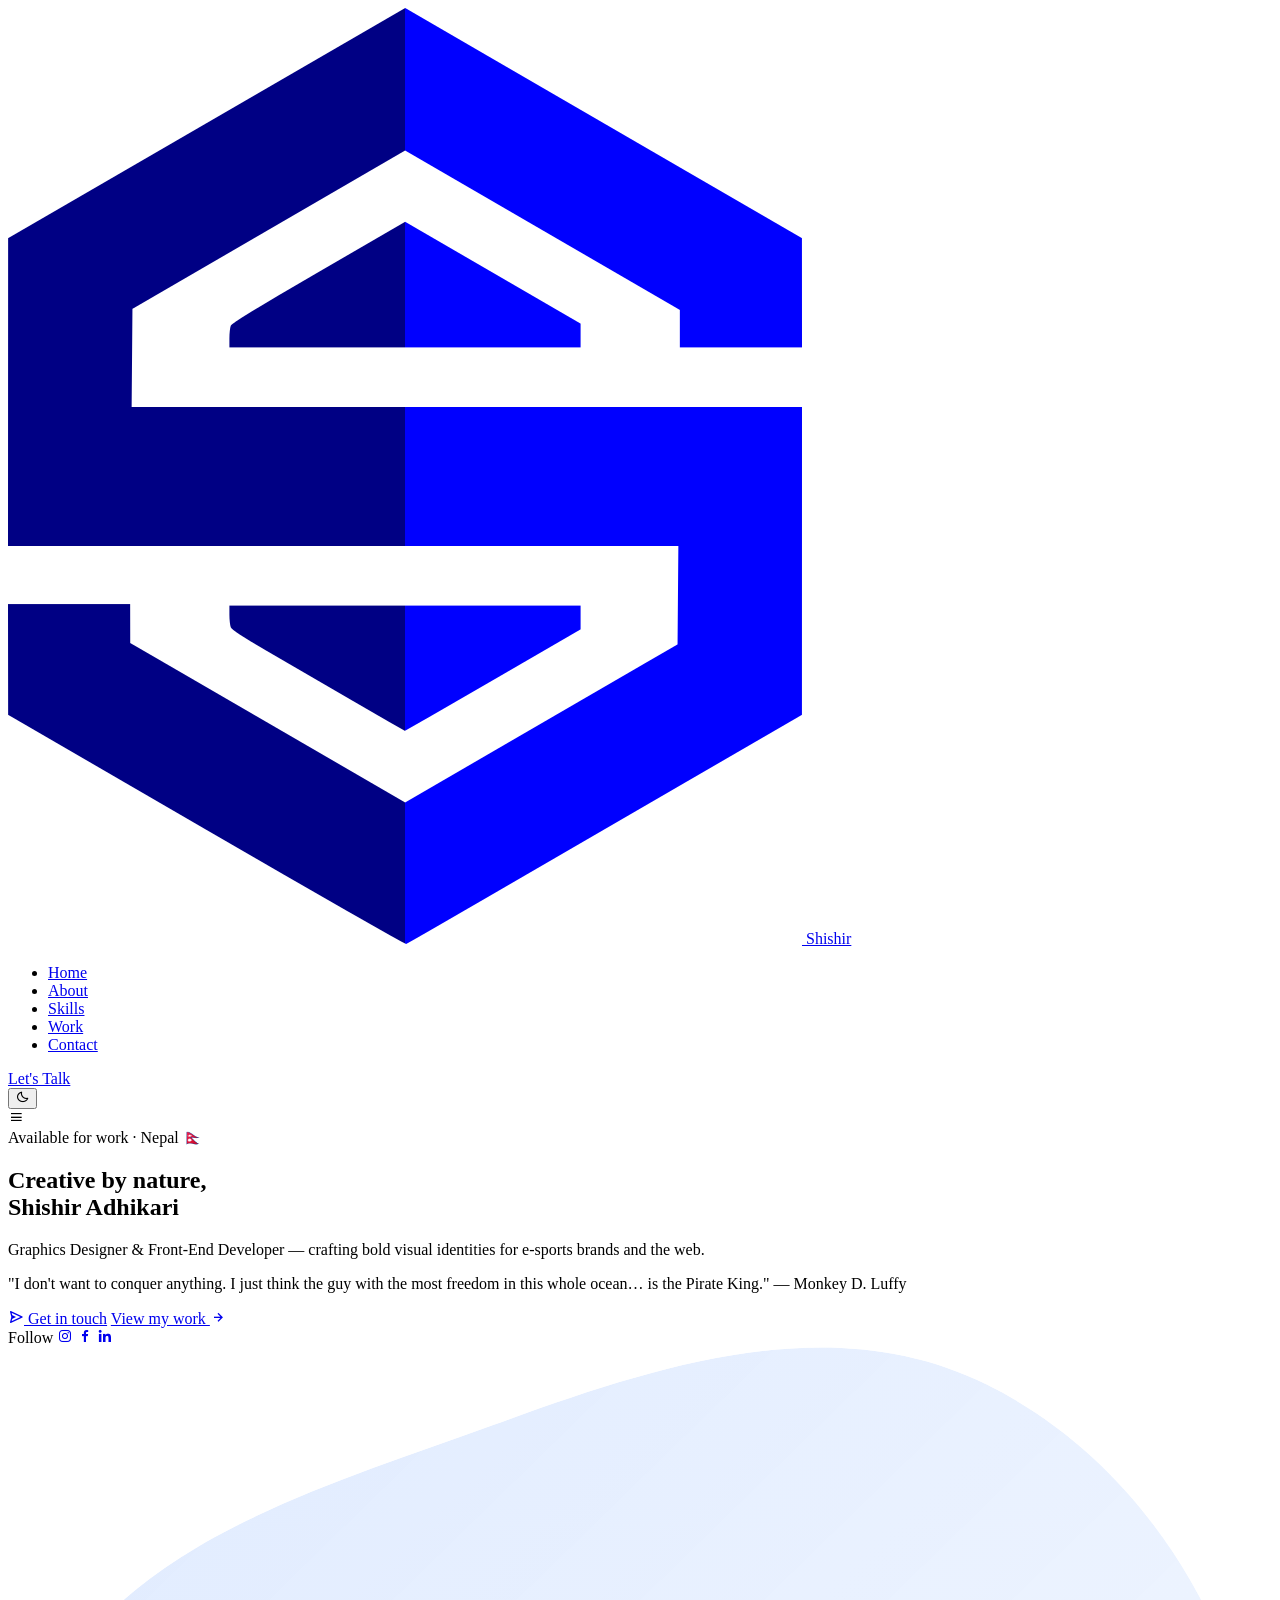
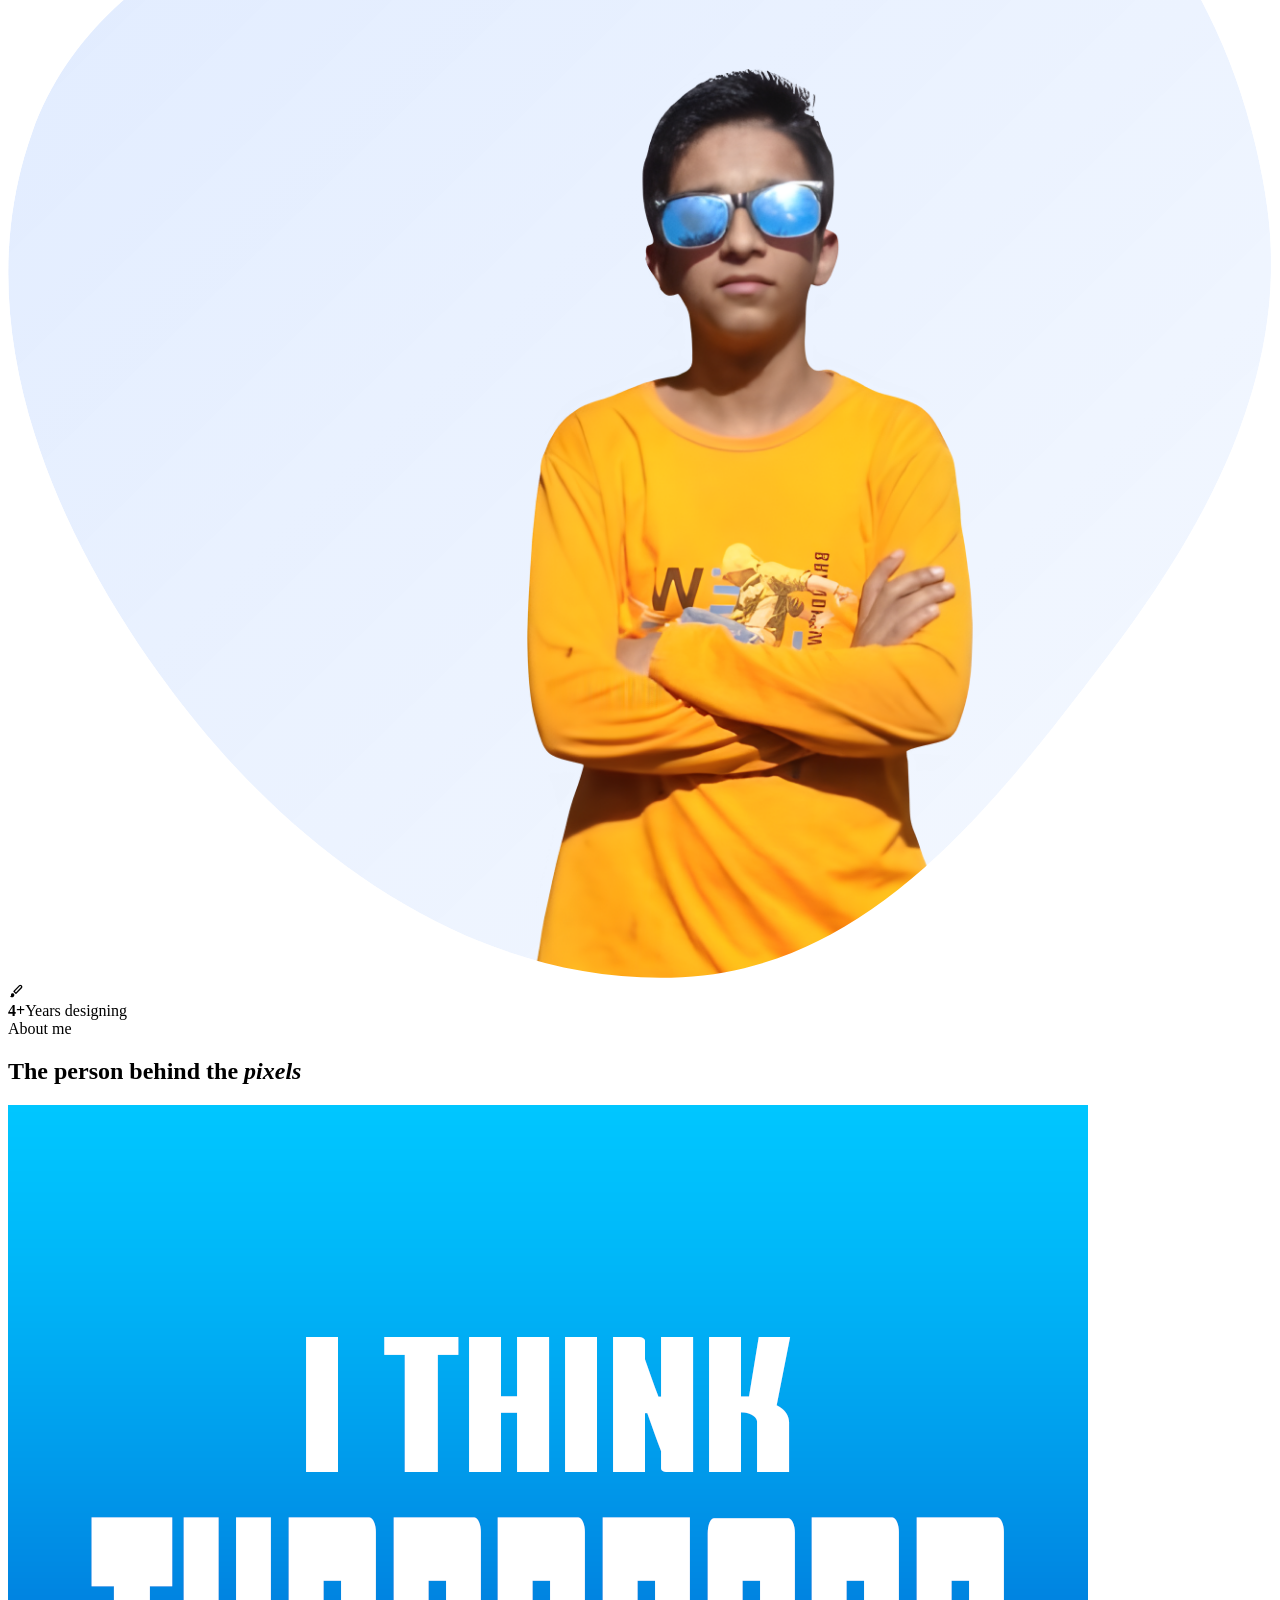
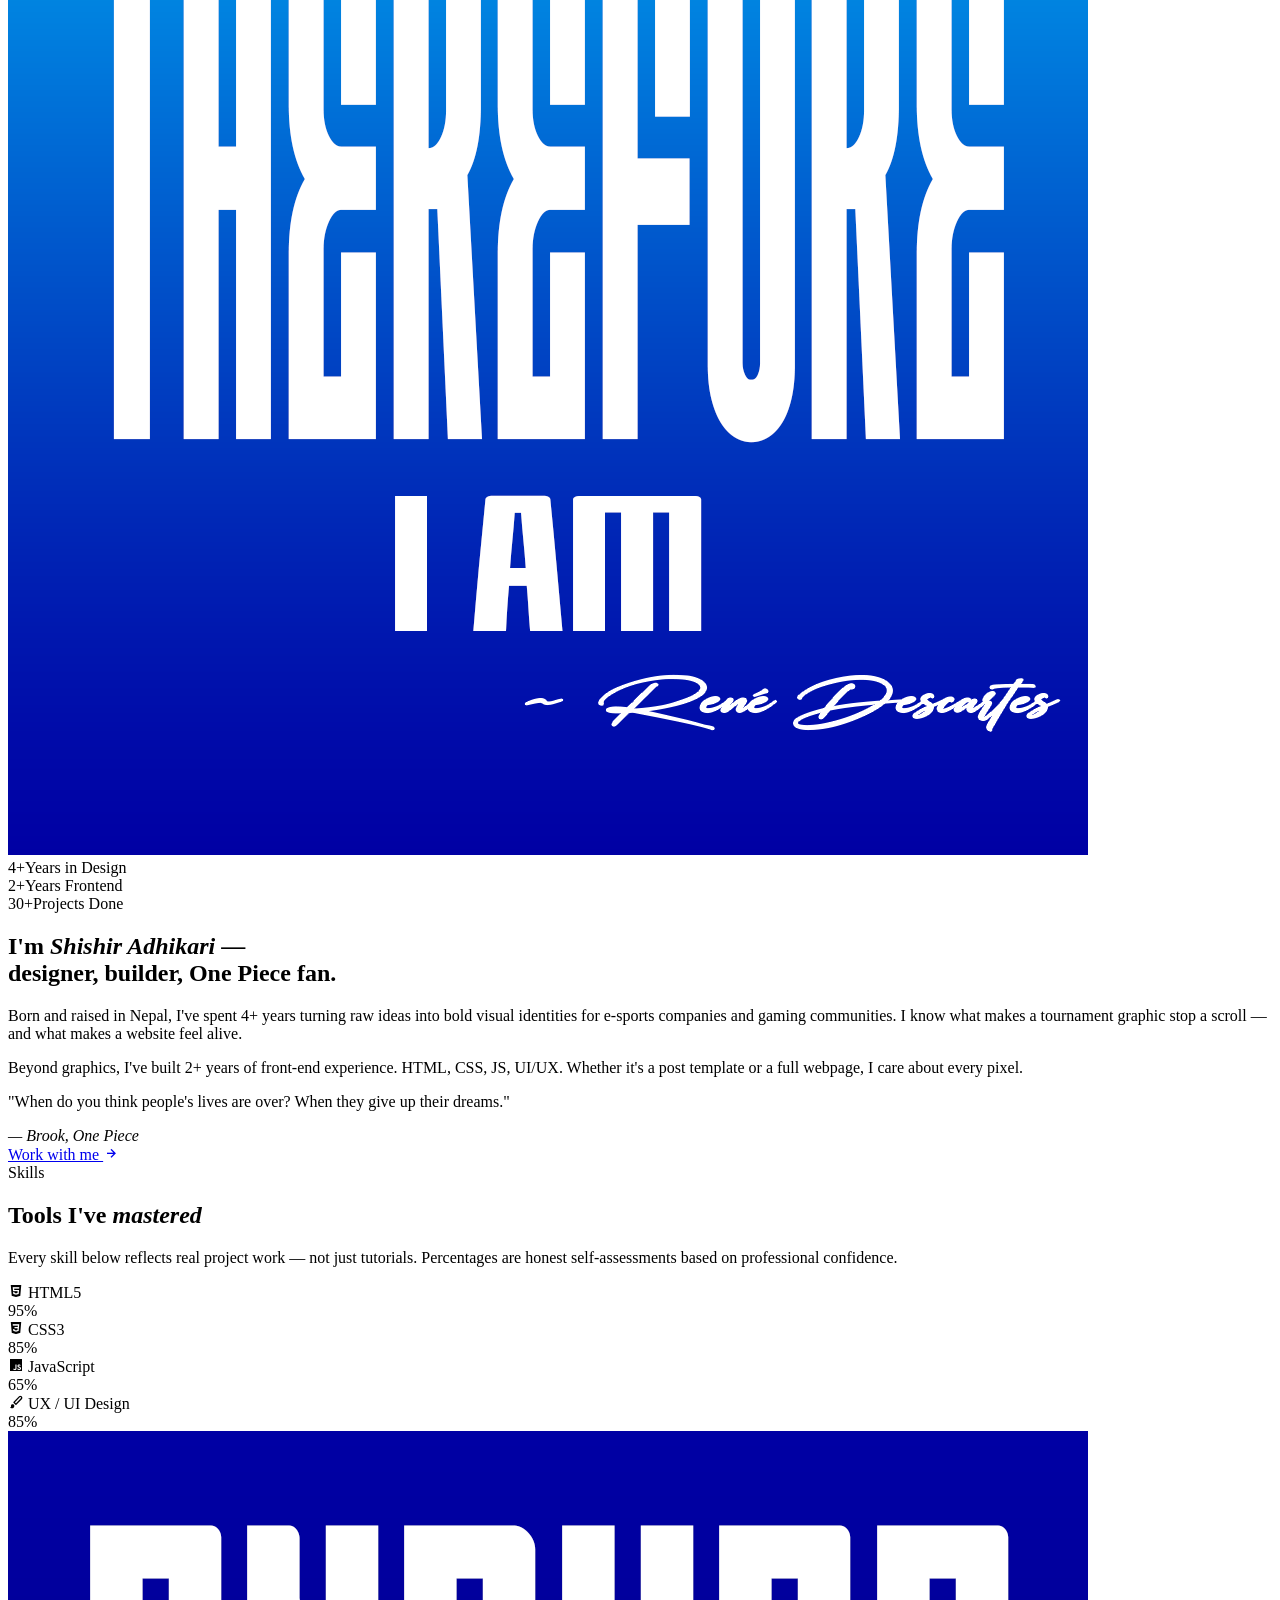
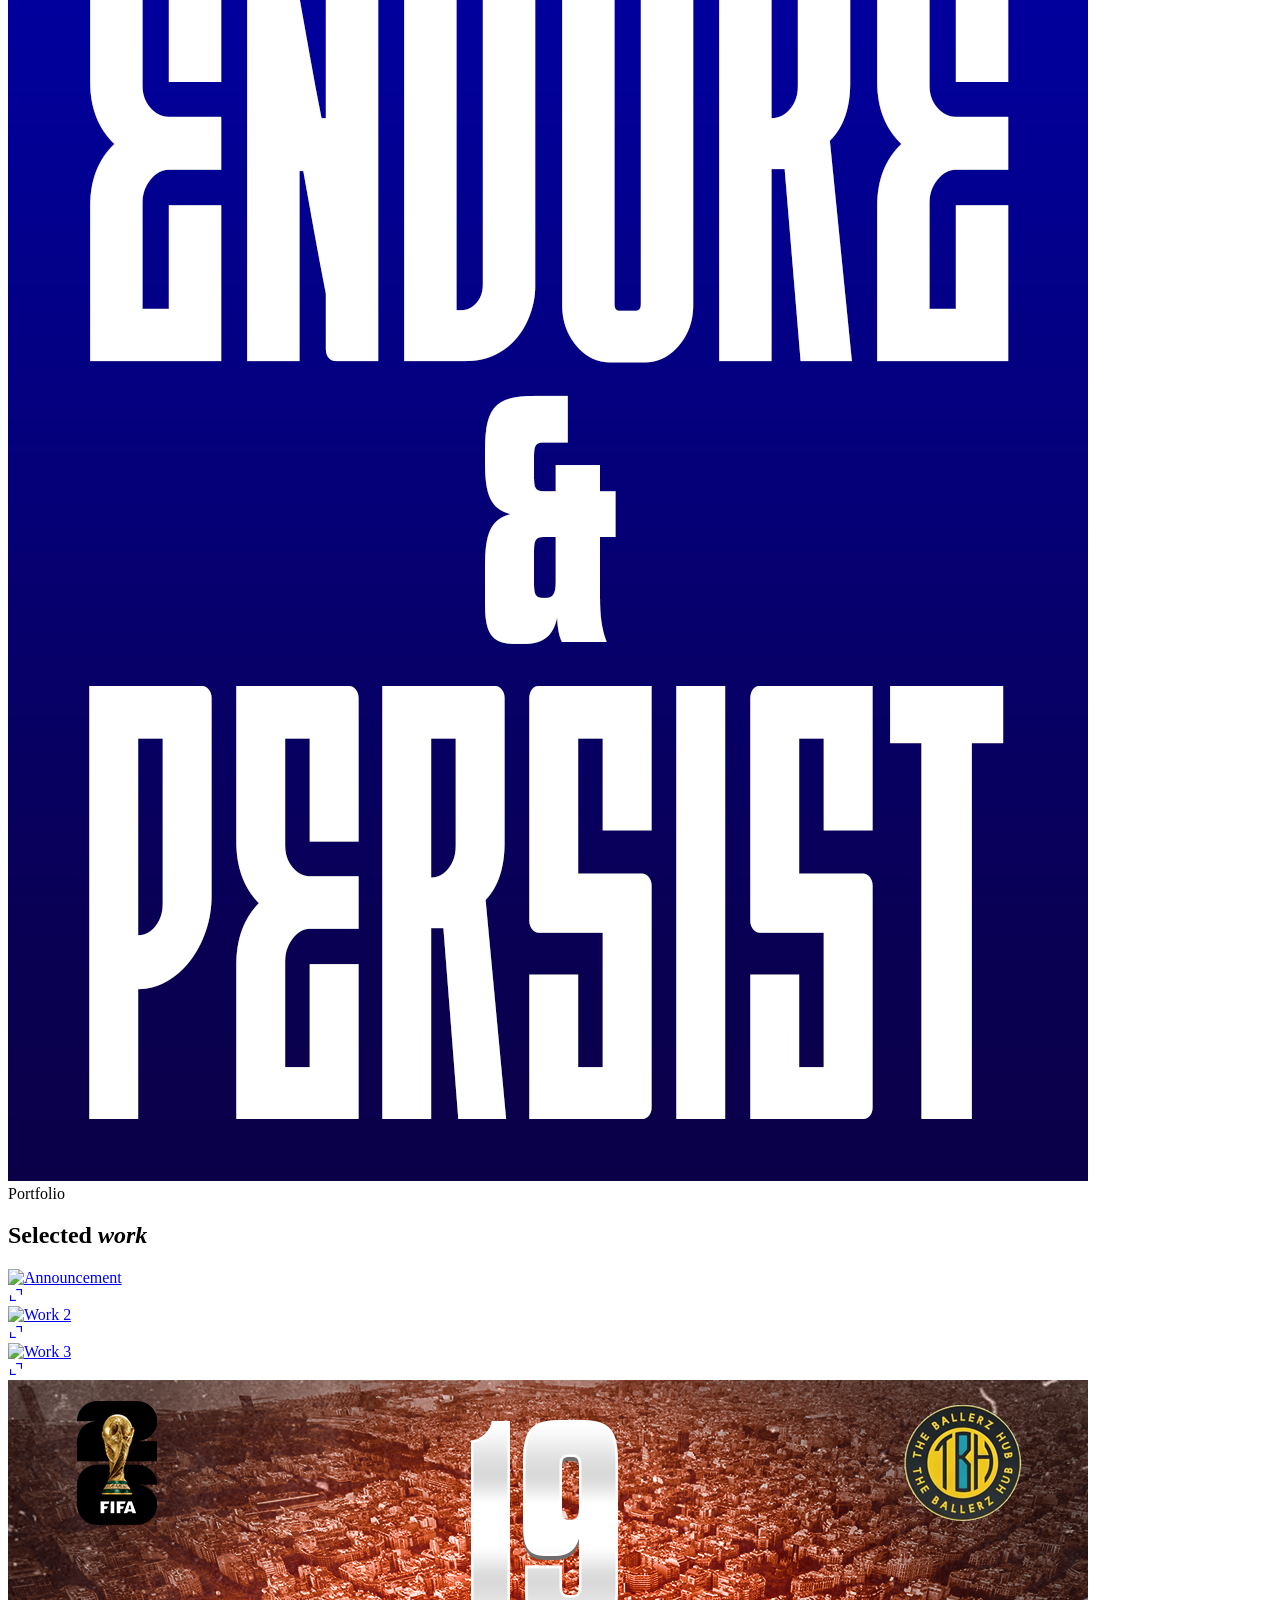
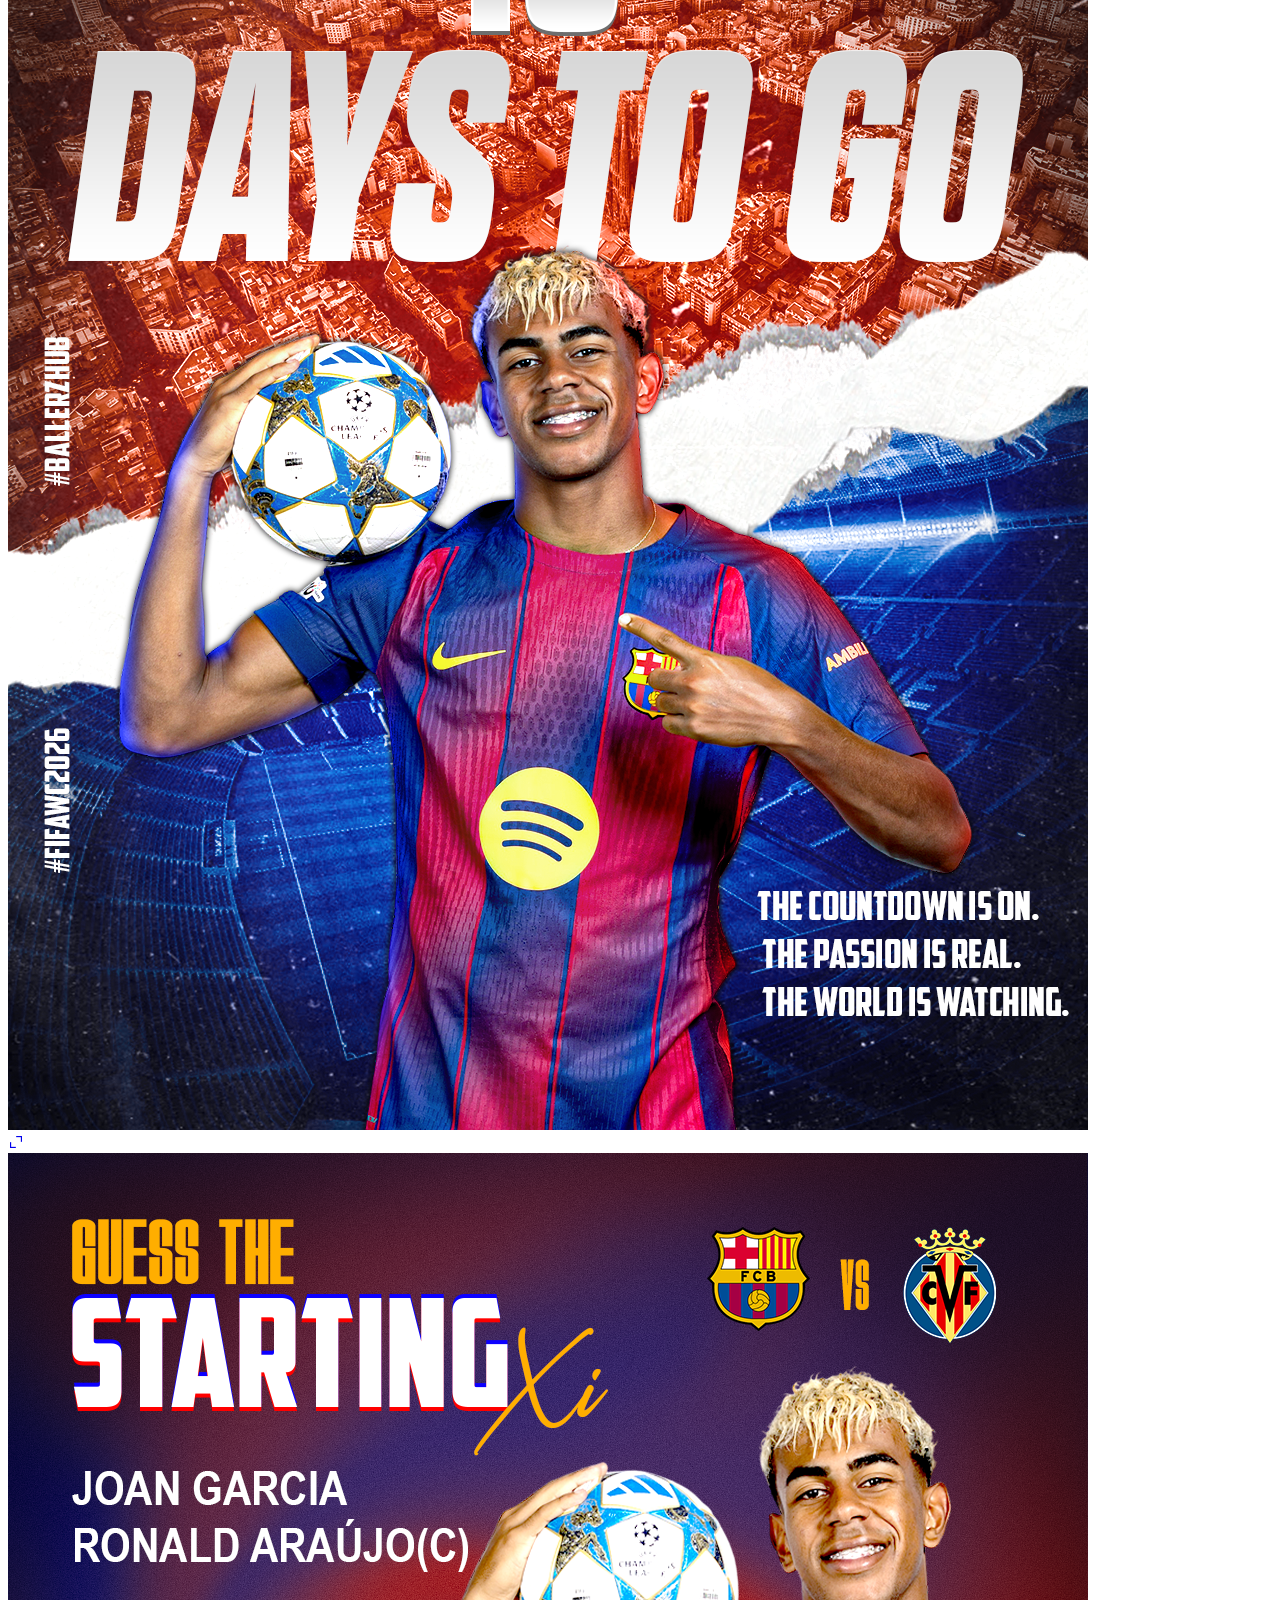
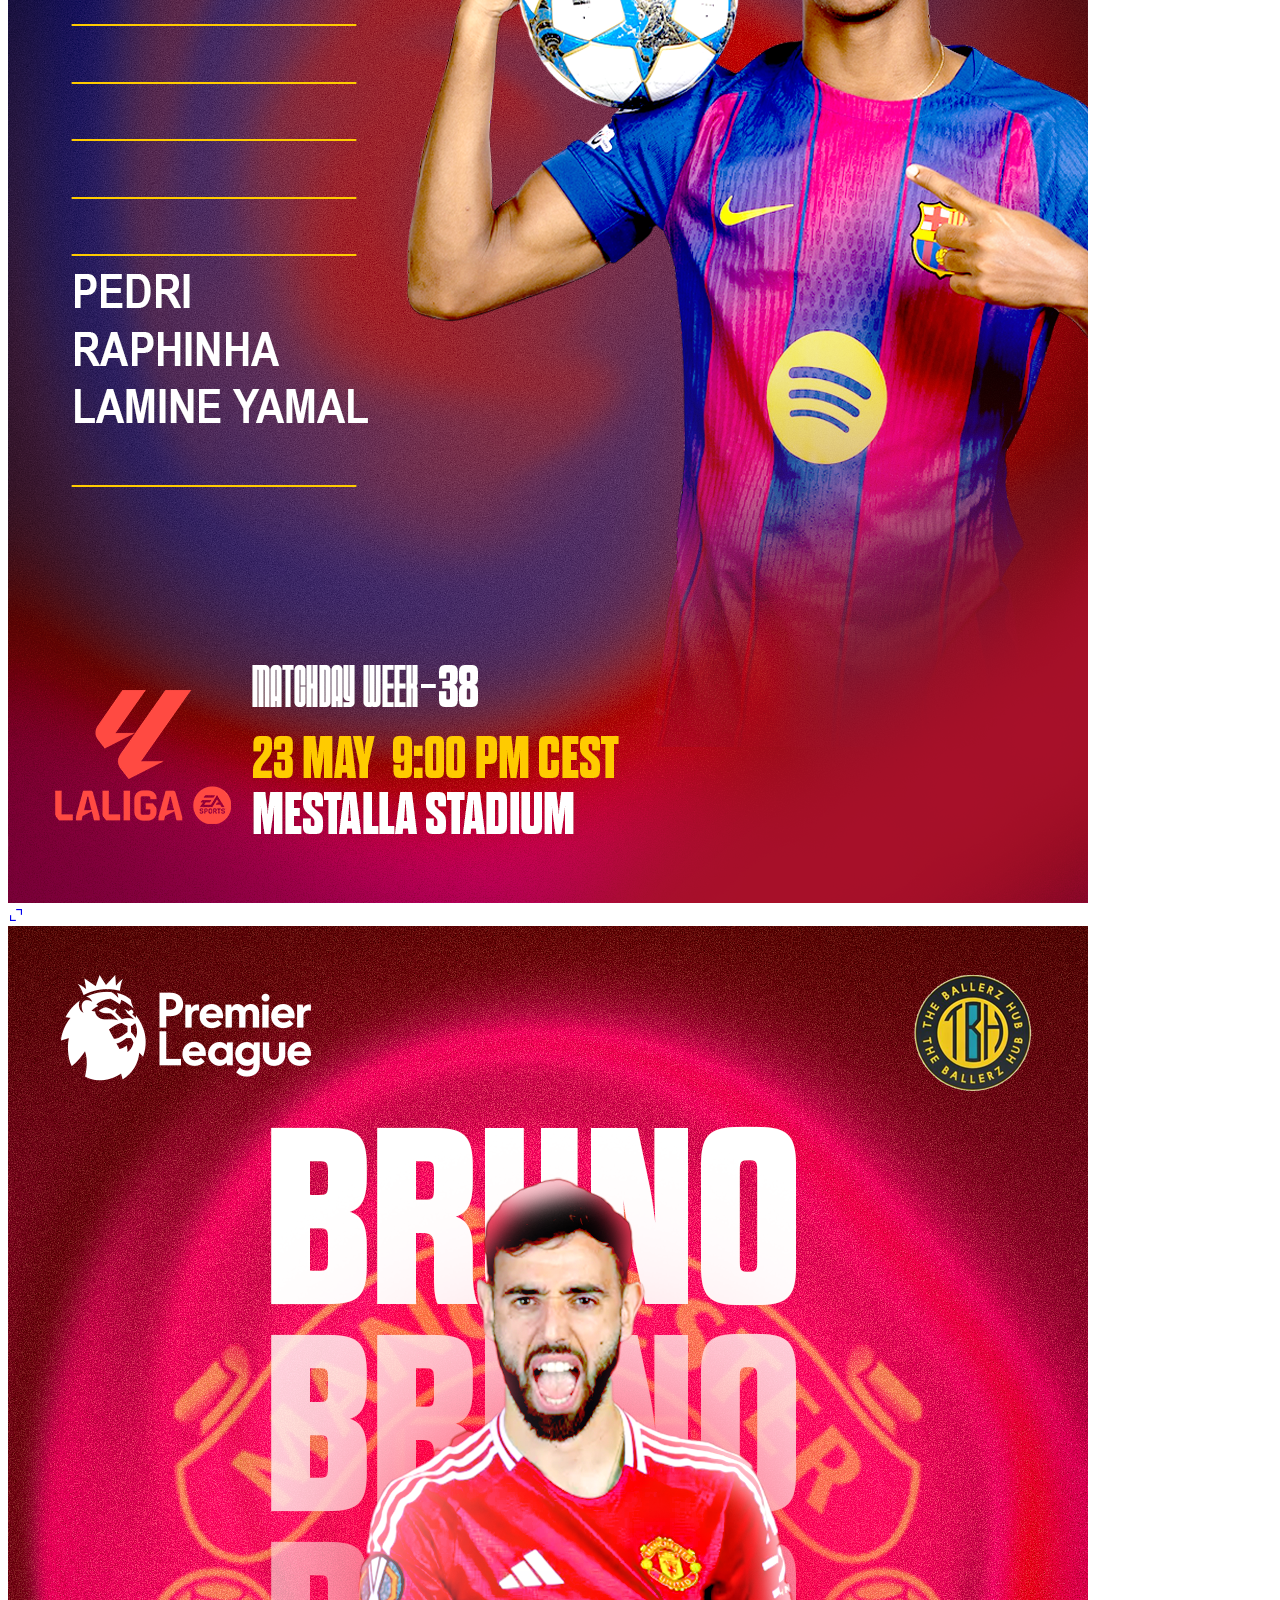
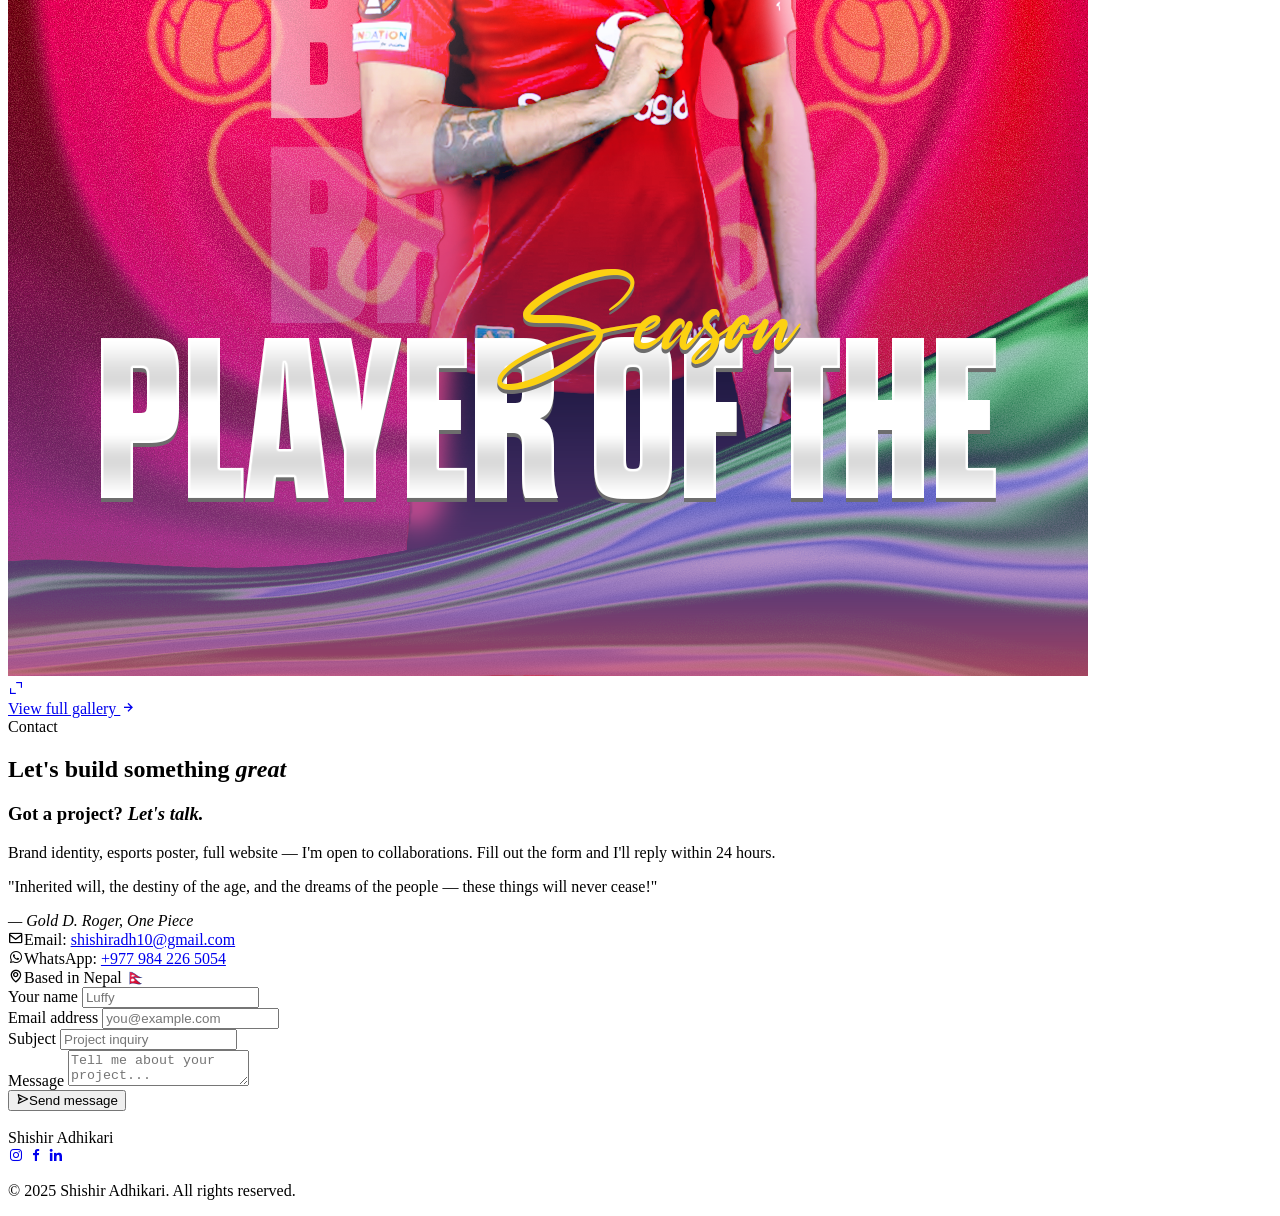
==== index.html @ 3e4ba29e "Add theme toggle button for dark mode" ====
<!DOCTYPE html>
<html lang="en">
<head>
<meta charset="UTF-8"/>
<meta name="viewport" content="width=device-width, initial-scale=1.0"/>
<link rel="icon" href="img/logo.png" type="image/png"/>
<link href="https://cdn.jsdelivr.net/npm/boxicons@2.0.5/css/boxicons.min.css" rel="stylesheet"/>
<link href="https://fonts.googleapis.com/css2?family=Syne:wght@400;600;700;800&family=DM+Sans:wght@300;400;500;600&display=swap" rel="stylesheet"/>
<title>Shishir Adhikari — Designer & Developer</title>

</head>
<body>

<!-- ========== HEADER ========== -->
<header class="l-header" id="hdr">
  <nav class="nav wrap">
    <a href="#home" class="nav-logo">
      <img src="img/logo.png" alt="Logo"/>
      <span class="nav-logo-name">Shishir</span>
    </a>
    <div class="nav-menu" id="nav-menu">
      <ul class="nav-links">
        <li><a href="#home"    class="nav-link active">Home</a></li>
        <li><a href="#about"  class="nav-link">About</a></li>
        <li><a href="#skills" class="nav-link">Skills</a></li>
        <li><a href="#work"   class="nav-link">Work</a></li>
        <li><a href="#contact"class="nav-link">Contact</a></li>
      </ul>
      <a href="https://wa.me/9842265054" class="nav-cta" target="_blank">Let's Talk</a>
    </div>
    <button class="theme-toggle" id="theme-toggle" aria-label="Toggle dark mode">
    <i class='bx bx-moon'></i>
</button>
    <div class="nav-toggle" id="nav-toggle"><i class="bx bx-menu"></i></div>
  </nav>
</header>

<!-- ========== HERO ========== -->
<section id="home">
  <div class="wrap">
    <div class="hero-grid">

      <div class="hero-data">
        <span class="hero-badge">Available for work · Nepal 🇳🇵</span>
        <h1 class="hero-title">
          Creative by nature,<br/>
          <span class="hero-title-accent">Shishir Adhikari</span>
        </h1>
        <p class="hero-sub">Graphics Designer &amp; Front-End Developer — crafting bold visual identities for e-sports brands and the web.</p>
        <div class="hero-quote">
          <div class="hero-quote-bar"></div>
          <p>"I don't want to conquer anything. I just think the guy with the most freedom in this whole ocean… is the Pirate King." — Monkey D. Luffy</p>
        </div>
        <div class="hero-actions">
          <a href="#contact" class="btn btn-primary"><i class="bx bx-send"></i> Get in touch</a>
          <a href="#work"    class="btn btn-outline">View my work <i class="bx bx-right-arrow-alt"></i></a>
        </div>
        <div class="hero-social">
          <span class="hero-social-label">Follow</span>
          <a href="https://www.instagram.com/shishir_fx/" class="social-icon" target="_blank" aria-label="Instagram"><i class="bx bxl-instagram"></i></a>
          <a href="https://www.facebook.com/adh.shishir.108" class="social-icon" target="_blank" aria-label="Facebook"><i class="bx bxl-facebook"></i></a>
          <a href="https://www.linkedin.com/in/shishir-adh/" class="social-icon" target="_blank" aria-label="LinkedIn"><i class="bx bxl-linkedin"></i></a>
        </div>
      </div>

      <div class="hero-visual">
        <div class="hero-blob-wrap">
          <svg class="hero-blob" viewBox="0 0 479 467" xmlns="http://www.w3.org/2000/svg" xmlns:xlink="http://www.w3.org/1999/xlink">
            <defs>
              <linearGradient id="bG" x1="0%" y1="0%" x2="100%" y2="100%">
                <stop offset="0%" style="stop-color:#1a6bff;stop-opacity:.14"/>
                <stop offset="100%" style="stop-color:#4a8fff;stop-opacity:.06"/>
              </linearGradient>
            </defs>
            <mask id="bM" mask-type="alpha">
              <path d="M9.19024 145.964C34.0253 76.5814 114.865 54.7299 184.111 29.4823C245.804 6.98884 311.86 -14.9503 370.735 14.143C431.207 44.026 467.948 107.508 477.191 174.311C485.897 237.229 454.931 294.377 416.506 344.954C373.74 401.245 326.068 462.801 255.442 466.189C179.416 469.835 111.552 422.137 65.1576 361.805C17.4835 299.81 -17.1617 219.583 9.19024 145.964Z"/>
            </mask>
            <g mask="url(#bM)">
              <path fill="url(#bG)" d="M9.19024 145.964C34.0253 76.5814 114.865 54.7299 184.111 29.4823C245.804 6.98884 311.86 -14.9503 370.735 14.143C431.207 44.026 467.948 107.508 477.191 174.311C485.897 237.229 454.931 294.377 416.506 344.954C373.74 401.245 326.068 462.801 255.442 466.189C179.416 469.835 111.552 422.137 65.1576 361.805C17.4835 299.81 -17.1617 219.583 9.19024 145.964Z"/>
              <image x="40" y="50" width="400" height="420" href="img/me.png"/>
            </g>
          </svg>
          <div class="hero-float-badge">
            <i class="bx bxs-paint"></i>
            <div><strong>4+</strong><span>Years designing</span></div>
          </div>
        </div>
      </div>

    </div>
  </div>
</section>

<!-- ========== ABOUT ========== -->
<section id="about" class="section">
  <div class="wrap">
    <div class="sec-head">
      <span class="sec-label">About me</span>
      <h2 class="sec-title">The person behind the <em>pixels</em></h2>
    </div>
    <div class="about-grid">

      <div class="about-img-wrap">
        <div class="about-img-frame">
          <img src="img/q1.png" alt="Shishir Adhikari"/>
        </div>
        <div class="about-stat-card">
          <div class="stat-row"><span class="stat-num">4+</span><span class="stat-lbl">Years in Design</span></div>
          <div class="stat-row"><span class="stat-num">2+</span><span class="stat-lbl">Years Frontend</span></div>
          <div class="stat-row"><span class="stat-num">30+</span><span class="stat-lbl">Projects Done</span></div>
        </div>
      </div>

      <div class="about-content">
        <h2 class="about-name">I'm <em>Shishir Adhikari</em> —<br/>designer, builder, One Piece fan.</h2>
        <p class="about-text">Born and raised in Nepal, I've spent 4+ years turning raw ideas into bold visual identities for e-sports companies and gaming communities. I know what makes a tournament graphic stop a scroll — and what makes a website feel alive.</p>
        <p class="about-text">Beyond graphics, I've built 2+ years of front-end experience. HTML, CSS, JS, UI/UX. Whether it's a post template or a full webpage, I care about every pixel.</p>
        <div class="about-quote">
          <p>"When do you think people's lives are over? When they give up their dreams."</p>
          <cite>— Brook, One Piece</cite>
        </div>
        <a href="#contact" class="btn btn-primary" style="width:fit-content">Work with me <i class="bx bx-right-arrow-alt"></i></a>
      </div>

    </div>
  </div>
</section>

<!-- ========== SKILLS ========== -->
<section id="skills" class="section">
  <div class="wrap">
    <div class="sec-head">
      <span class="sec-label">Skills</span>
      <h2 class="sec-title">Tools I've <em>mastered</em></h2>
    </div>
    <div class="skills-grid">

      <div>
        <p class="skills-intro">Every skill below reflects real project work — not just tutorials. Percentages are honest self-assessments based on professional confidence.</p>
        <div class="skill-item">
          <div class="skill-head">
            <div class="skill-name"><i class="bx bxl-html5"></i> HTML5</div>
            <span class="skill-pct">95%</span>
          </div>
          <div class="skill-track"><div class="skill-bar" data-w="95"></div></div>
        </div>
        <div class="skill-item">
          <div class="skill-head">
            <div class="skill-name"><i class="bx bxl-css3"></i> CSS3</div>
            <span class="skill-pct">85%</span>
          </div>
          <div class="skill-track"><div class="skill-bar" data-w="85"></div></div>
        </div>
        <div class="skill-item">
          <div class="skill-head">
            <div class="skill-name"><i class="bx bxl-javascript"></i> JavaScript</div>
            <span class="skill-pct">65%</span>
          </div>
          <div class="skill-track"><div class="skill-bar" data-w="65"></div></div>
        </div>
        <div class="skill-item">
          <div class="skill-head">
            <div class="skill-name"><i class="bx bxs-paint"></i> UX / UI Design</div>
            <span class="skill-pct">85%</span>
          </div>
          <div class="skill-track"><div class="skill-bar" data-w="85"></div></div>
        </div>
      </div>

      <div class="skills-img">
        <img src="img/q2.png" alt="Skills visual"/>
      </div>

    </div>
  </div>
</section>

<!-- ========== WORK ========== -->
<section id="work" class="section">
  <div class="wrap">
    <div class="sec-head">
      <span class="sec-label">Portfolio</span>
      <h2 class="sec-title">Selected <em>work</em></h2>
    </div>
    <div class="work-grid">
      <a href="img/announcement.png" class="work-card"><img src="img/announcement.png" alt="Announcement"/><div class="work-overlay"><div class="work-icon"><i class="bx bx-expand-alt"></i></div></div></a>
      <a href="img/2.png"            class="work-card"><img src="img/2.png"            alt="Work 2"/><div class="work-overlay"><div class="work-icon"><i class="bx bx-expand-alt"></i></div></div></a>
      <a href="img/3.png"            class="work-card"><img src="img/3.png"            alt="Work 3"/><div class="work-overlay"><div class="work-icon"><i class="bx bx-expand-alt"></i></div></div></a>
      <a href="img/countdown.png"    class="work-card"><img src="img/countdown.png"    alt="Countdown"/><div class="work-overlay"><div class="work-icon"><i class="bx bx-expand-alt"></i></div></div></a>
      <a href="img/guess.png"        class="work-card"><img src="img/guess.png"        alt="Guess"/><div class="work-overlay"><div class="work-icon"><i class="bx bx-expand-alt"></i></div></div></a>
      <a href="img/pos.png"          class="work-card"><img src="img/pos.png"          alt="Poster"/><div class="work-overlay"><div class="work-icon"><i class="bx bx-expand-alt"></i></div></div></a>
    </div>
    <div class="work-cta">
      <a href="more.html" class="btn btn-outline">View full gallery <i class="bx bx-right-arrow-alt"></i></a>
    </div>
  </div>
</section>

<!-- ========== CONTACT ========== -->
<section id="contact" class="section">
  <div class="wrap">
    <div class="sec-head">
      <span class="sec-label">Contact</span>
      <h2 class="sec-title">Let's build something <em>great</em></h2>
    </div>
    <div class="contact-grid">

      <div class="contact-info">
        <h3 class="contact-info-title">Got a project? <em>Let's talk.</em></h3>
        <p class="contact-info-text">Brand identity, esports poster, full website — I'm open to collaborations. Fill out the form and I'll reply within 24 hours.</p>
        <div class="contact-quote">
          <p>"Inherited will, the destiny of the age, and the dreams of the people — these things will never cease!"</p>
          <cite>— Gold D. Roger, One Piece</cite>
        </div>
        <div class="contact-direct">
          <div class="contact-direct-item"><i class="bx bx-envelope"></i><span>Email: <a href="mailto:shishiradh10@gmail.com">shishiradh10@gmail.com</a></span></div>
          <div class="contact-direct-item"><i class="bx bxl-whatsapp"></i><span>WhatsApp: <a href="https://wa.me/9842265054" target="_blank">+977 984 226 5054</a></span></div>
          <div class="contact-direct-item"><i class="bx bx-map"></i><span>Based in Nepal 🇳🇵</span></div>
        </div>
      </div>

      <div class="contact-form-wrap">
        <form class="form" id="contact-form">
          <div class="form-row">
            <div class="form-group">
              <label class="form-label" for="fname">Your name</label>
              <input id="fname" name="name" type="text" class="form-input" placeholder="Luffy" required/>
            </div>
            <div class="form-group">
              <label class="form-label" for="femail">Email address</label>
              <input id="femail" name="email" type="email" class="form-input" placeholder="you@example.com" required/>
            </div>
          </div>
          <div class="form-group">
            <label class="form-label" for="fsubject">Subject</label>
            <input id="fsubject" name="subject" type="text" class="form-input" placeholder="Project inquiry"/>
          </div>
          <div class="form-group">
            <label class="form-label" for="fmsg">Message</label>
            <textarea id="fmsg" name="message" class="form-textarea" placeholder="Tell me about your project..." required></textarea>
          </div>
          <button type="submit" class="form-submit" id="submit-btn">
            <i class="bx bx-send"></i><span>Send message</span>
          </button>
        </form>
      </div>

    </div>
  </div>
</section>

<div class="toast" id="toast"><i class="bx" id="toast-icon"></i><span id="toast-msg"></span></div>

<!-- ========== FOOTER ========== -->
<footer class="footer">
  <div class="wrap">
    <div class="footer-inner">
      <span class="footer-brand">Shishir Adhikari</span>
      <div class="footer-social">
        <a href="https://www.instagram.com/shishir_fx/" class="footer-icon" target="_blank" aria-label="Instagram"><i class="bx bxl-instagram"></i></a>
        <a href="https://www.facebook.com/adh.shishir.108" class="footer-icon" target="_blank" aria-label="Facebook"><i class="bx bxl-facebook"></i></a>
        <a href="https://www.linkedin.com/in/shishir-adh/" class="footer-icon" target="_blank" aria-label="LinkedIn"><i class="bx bxl-linkedin"></i></a>
      </div>
      <p class="footer-copy">&copy; 2025 Shishir Adhikari. All rights reserved.</p>
    </div>
  </div>
</footer>

<!-- EmailJS -->
<script src="https://cdn.jsdelivr.net/npm/@emailjs/browser@4/dist/email.min.js"></script>
<!-- ScrollReveal -->
<script src="https://unpkg.com/scrollreveal"></script>

<script>
/* ---- EmailJS — fill these in after setup at emailjs.com ---- */
const EJ_KEY      = 'YOUR_PUBLIC_KEY';
const EJ_SERVICE  = 'YOUR_SERVICE_ID';
const EJ_TEMPLATE = 'YOUR_TEMPLATE_ID';
if(typeof emailjs!=='undefined' && EJ_KEY!=='YOUR_PUBLIC_KEY'){
  emailjs.init({publicKey:EJ_KEY});
}

/* ---- Mobile menu ---- */
const toggle  = document.getElementById('nav-toggle');
const menu    = document.getElementById('nav-menu');
toggle?.addEventListener('click',()=>{
  const open = menu.classList.toggle('open');
  toggle.querySelector('i').className = open?'bx bx-x':'bx bx-menu';
});
document.querySelectorAll('.nav-link,.nav-cta').forEach(el=>{
  el.addEventListener('click',()=>{
    menu.classList.remove('open');
    const ic = toggle?.querySelector('i');
    if(ic){ic.className='bx bx-menu';}
  });
});

/* ---- Header scroll shadow ---- */
const hdr = document.getElementById('hdr');
window.addEventListener('scroll',()=>hdr?.classList.toggle('scrolled',scrollY>30),{passive:true});

/* ---- Active nav link ---- */
const secs = document.querySelectorAll('section[id]');
window.addEventListener('scroll',()=>{
  const y = scrollY+90;
  secs.forEach(s=>{
    const link = document.querySelector(`.nav-link[href="#${s.id}"]`);
    if(!link)return;
    link.classList.toggle('active', y>=s.offsetTop && y<s.offsetTop+s.offsetHeight);
  });
},{passive:true});

/* ---- Skill bars ---- */
const skillSec = document.querySelector('#skills');
if(skillSec){
  new IntersectionObserver(e=>{
    if(!e[0].isIntersecting)return;
    document.querySelectorAll('.skill-bar').forEach(b=>{b.style.width=b.dataset.w+'%';});
  },{threshold:.3}).observe(skillSec);
}

/* ---- Scroll reveal ---- */
if(typeof ScrollReveal!=='undefined'){
  const sr=ScrollReveal({distance:'28px',duration:680,easing:'cubic-bezier(.4,0,.2,1)',reset:false});
  sr.reveal('.hero-data',      {origin:'left', delay:80});
  sr.reveal('.hero-visual',    {origin:'right',delay:160});
  sr.reveal('.about-img-wrap', {origin:'left', delay:80});
  sr.reveal('.about-content',  {origin:'right',delay:160});
  sr.reveal('.skill-item',     {origin:'left', interval:70,delay:80});
  sr.reveal('.skills-img',     {origin:'right',delay:160});
  sr.reveal('.work-card',      {origin:'bottom',interval:60,delay:40});
  sr.reveal('.contact-info',   {origin:'left', delay:80});
  sr.reveal('.contact-form-wrap',{origin:'right',delay:160});
}

/* ---- Toast ---- */
function toast(msg,type='success'){
  const t=document.getElementById('toast');
  const tm=document.getElementById('toast-msg');
  const ti=document.getElementById('toast-icon');
  if(!t)return;
  t.className=`toast ${type}`;
  tm.textContent=msg;
  ti.className=`bx ${type==='success'?'bx-check-circle':'bx-error-circle'}`;
  t.classList.add('show');
  setTimeout(()=>t.classList.remove('show'),4200);
}

/* ---- Contact form ---- */
const form = document.getElementById('contact-form');
const sbtn = document.getElementById('submit-btn');
form?.addEventListener('submit',async e=>{
  e.preventDefault();
  const params={
    name:   document.getElementById('fname')?.value,
    email:  document.getElementById('femail')?.value,
    subject:document.getElementById('fsubject')?.value||'Portfolio enquiry',
    message:document.getElementById('fmsg')?.value,
  };

  /* Fallback: open mailto if EmailJS not configured */
  if(EJ_KEY==='YOUR_PUBLIC_KEY'){
    const b=encodeURIComponent(`From: ${params.name} <${params.email}>\n\n${params.message}`);
    window.open(`mailto:shishiradh10@gmail.com?subject=${encodeURIComponent(params.subject)}&body=${b}`);
    toast('Opening your mail app…');
    form.reset();
    return;
  }

  sbtn.disabled=true;
  sbtn.querySelector('span').textContent='Sending…';
  try{
    await emailjs.send(EJ_SERVICE,EJ_TEMPLATE,params);
    toast("Message sent! I'll reply within 24h ✓");
    form.reset();
  }catch(err){
    console.error(err);
    toast('Something went wrong — try emailing me directly.','error');
  }finally{
    sbtn.disabled=false;
    sbtn.querySelector('span').textContent='Send message';
  }
});
</script>
</body>
</html>
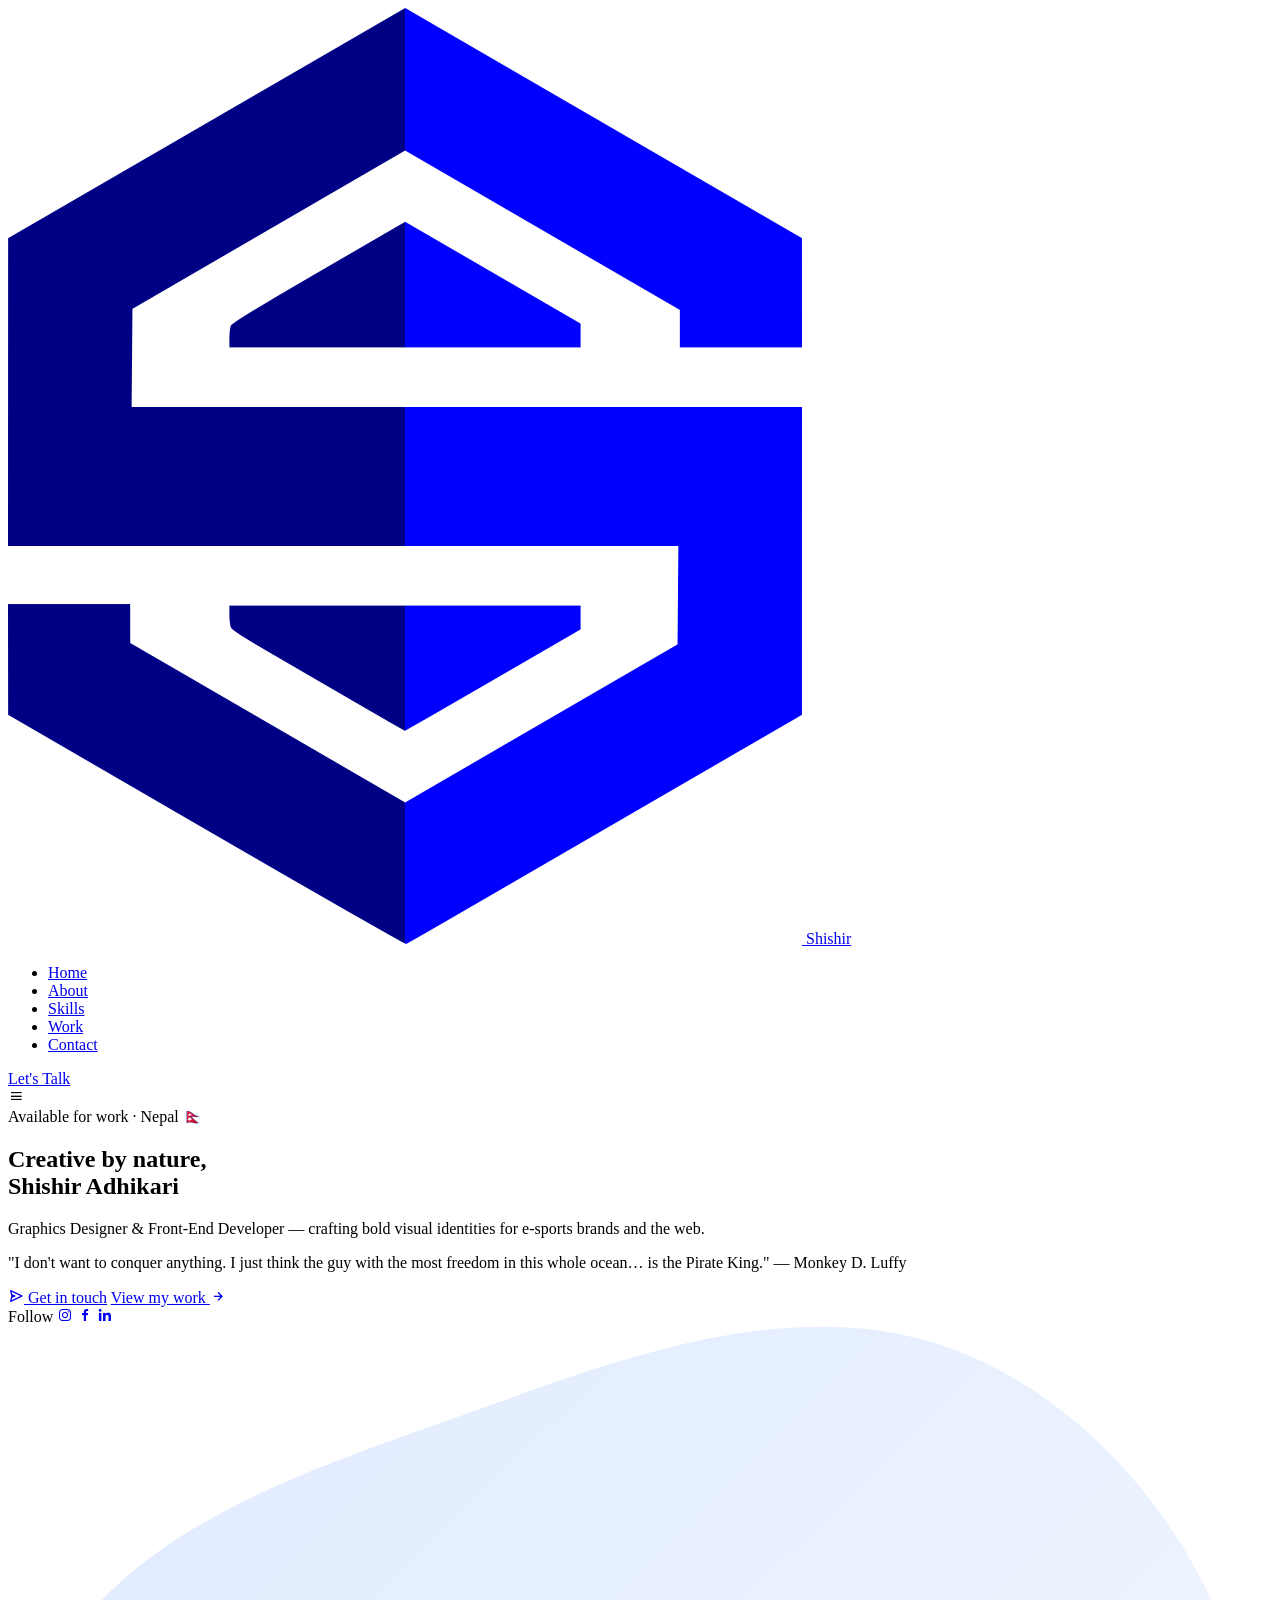
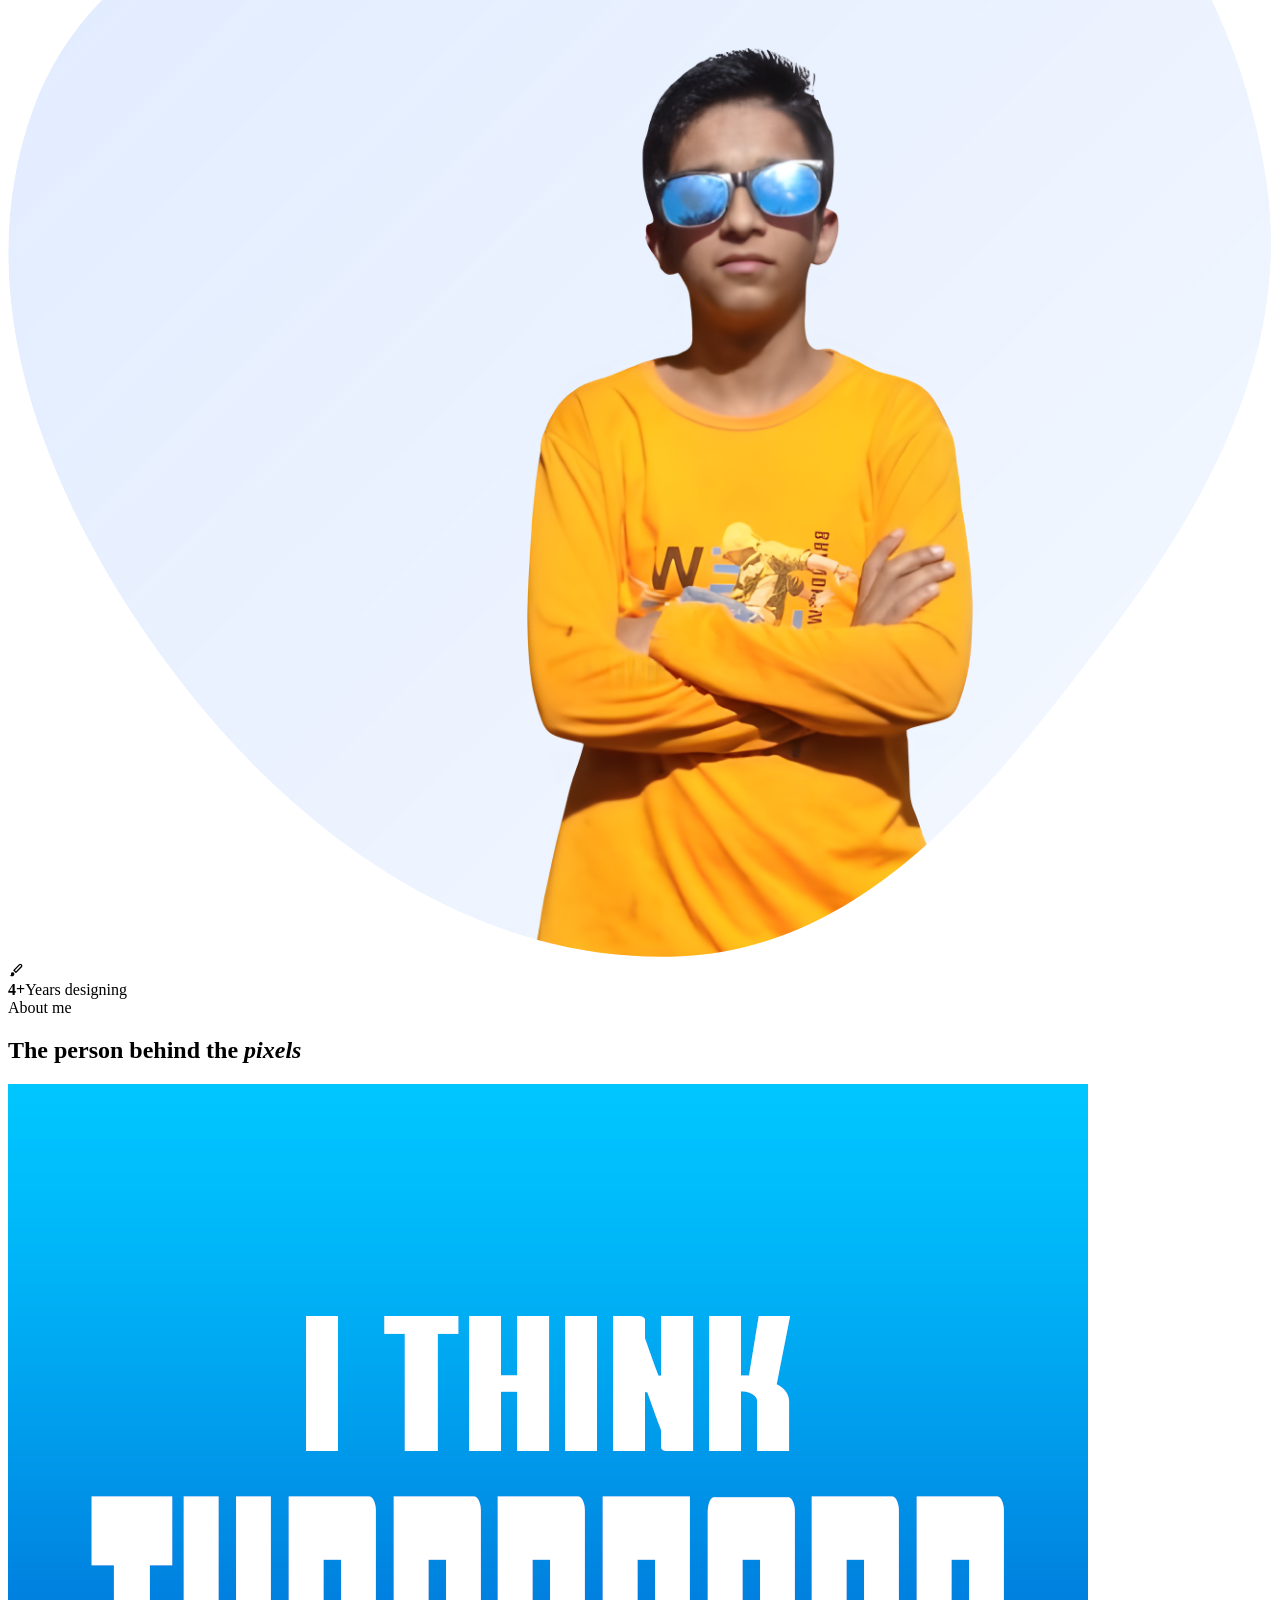
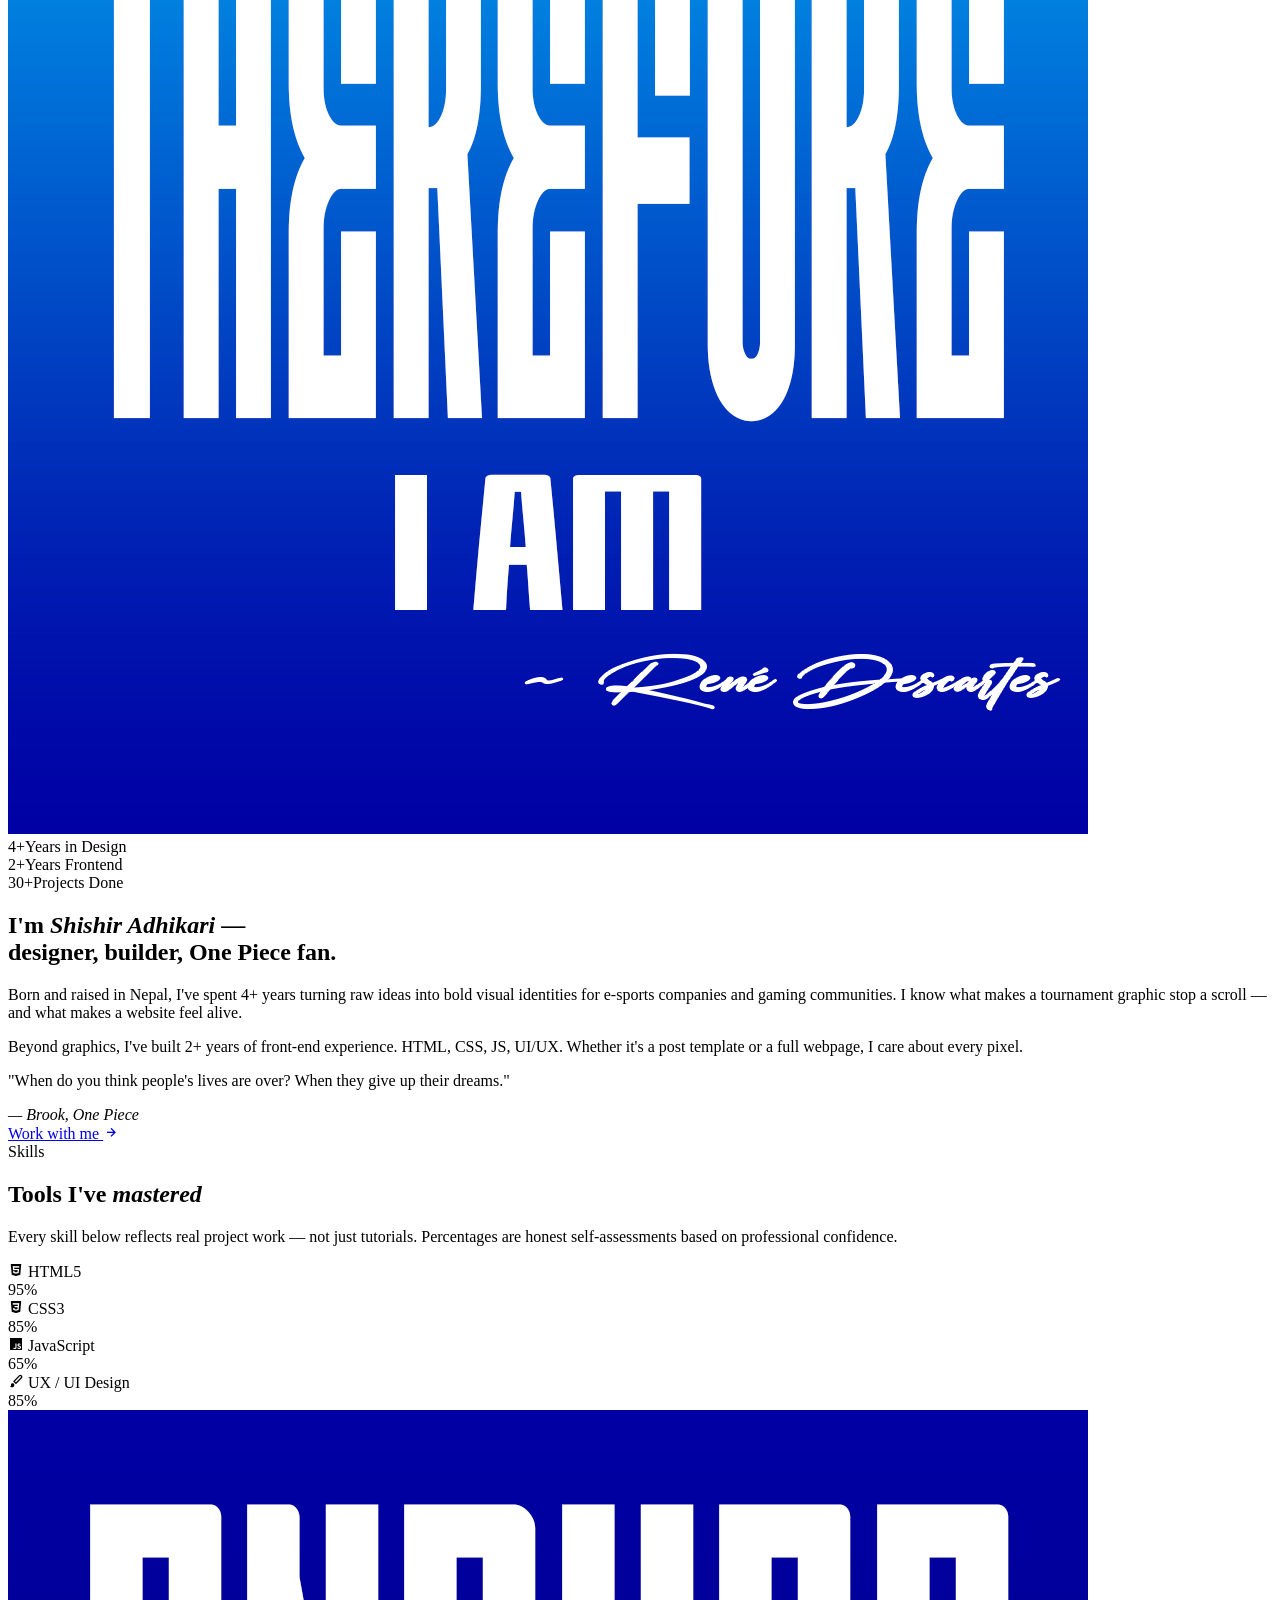
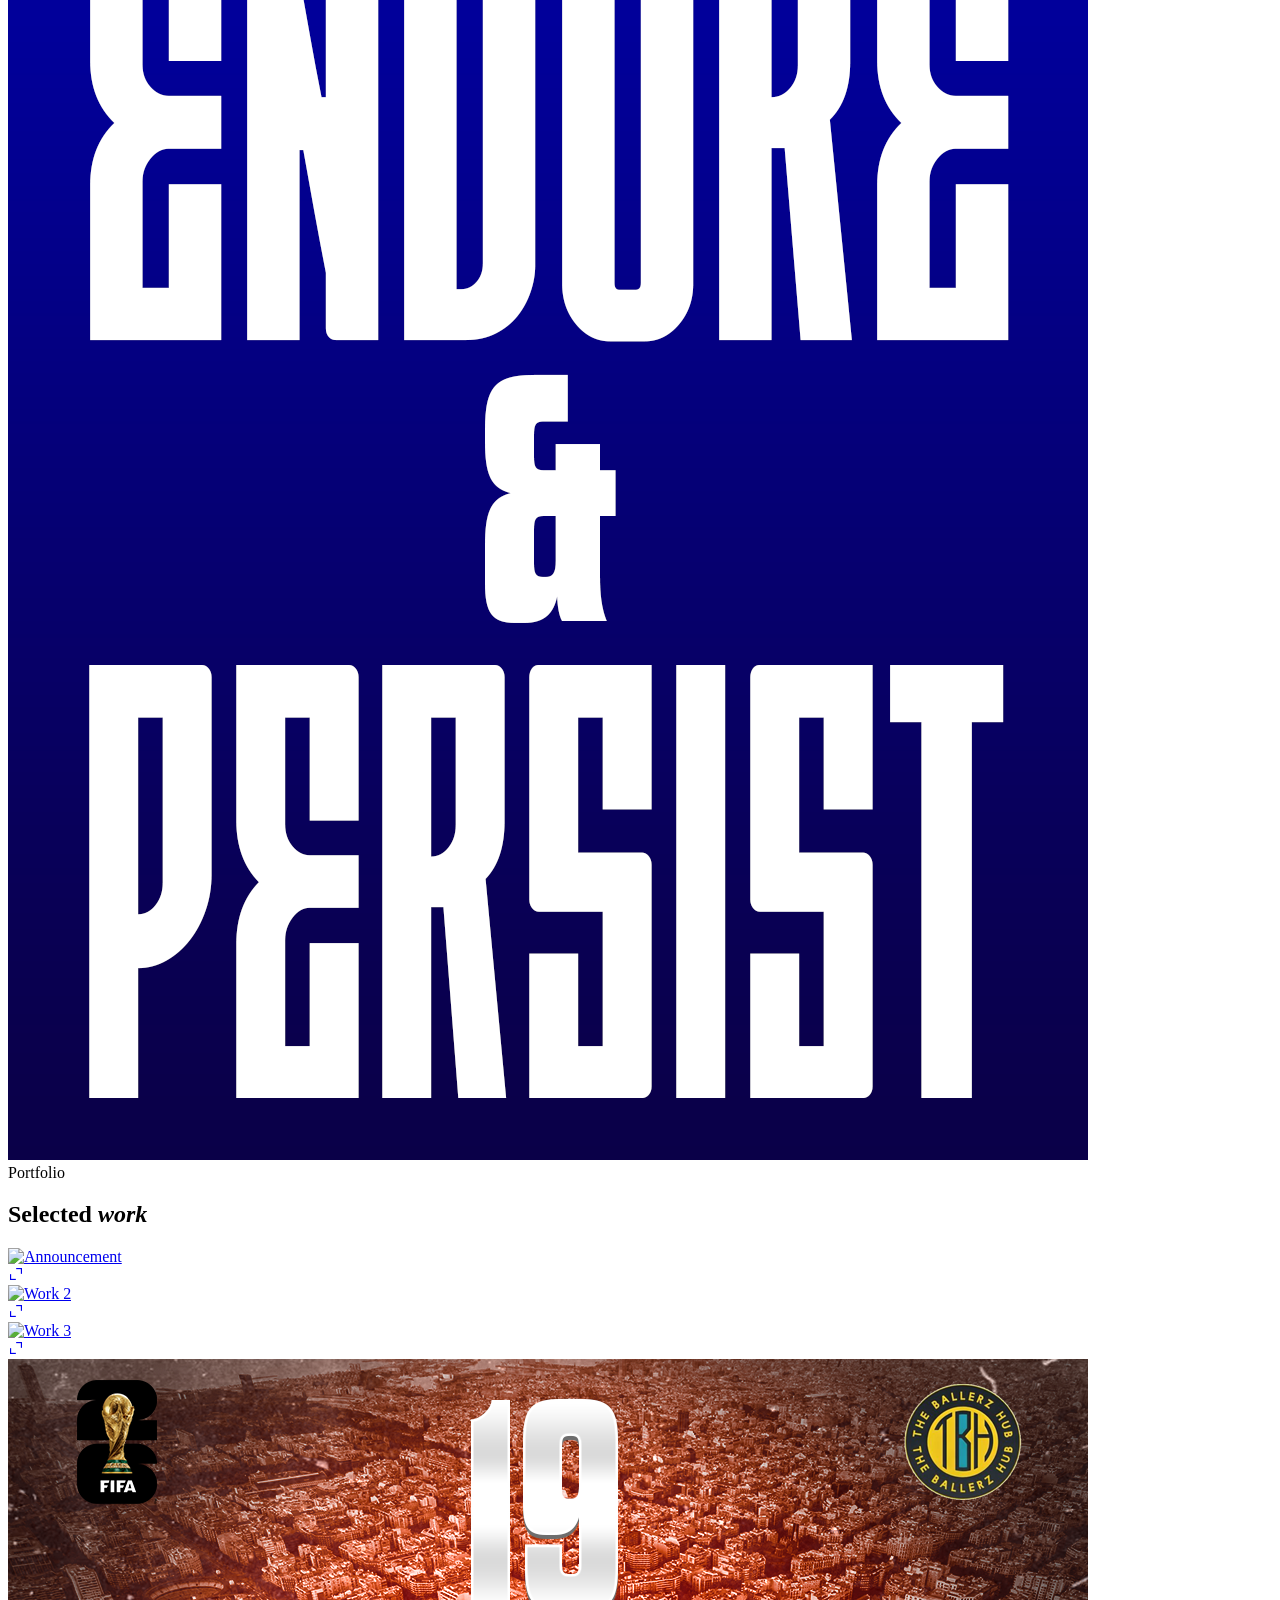
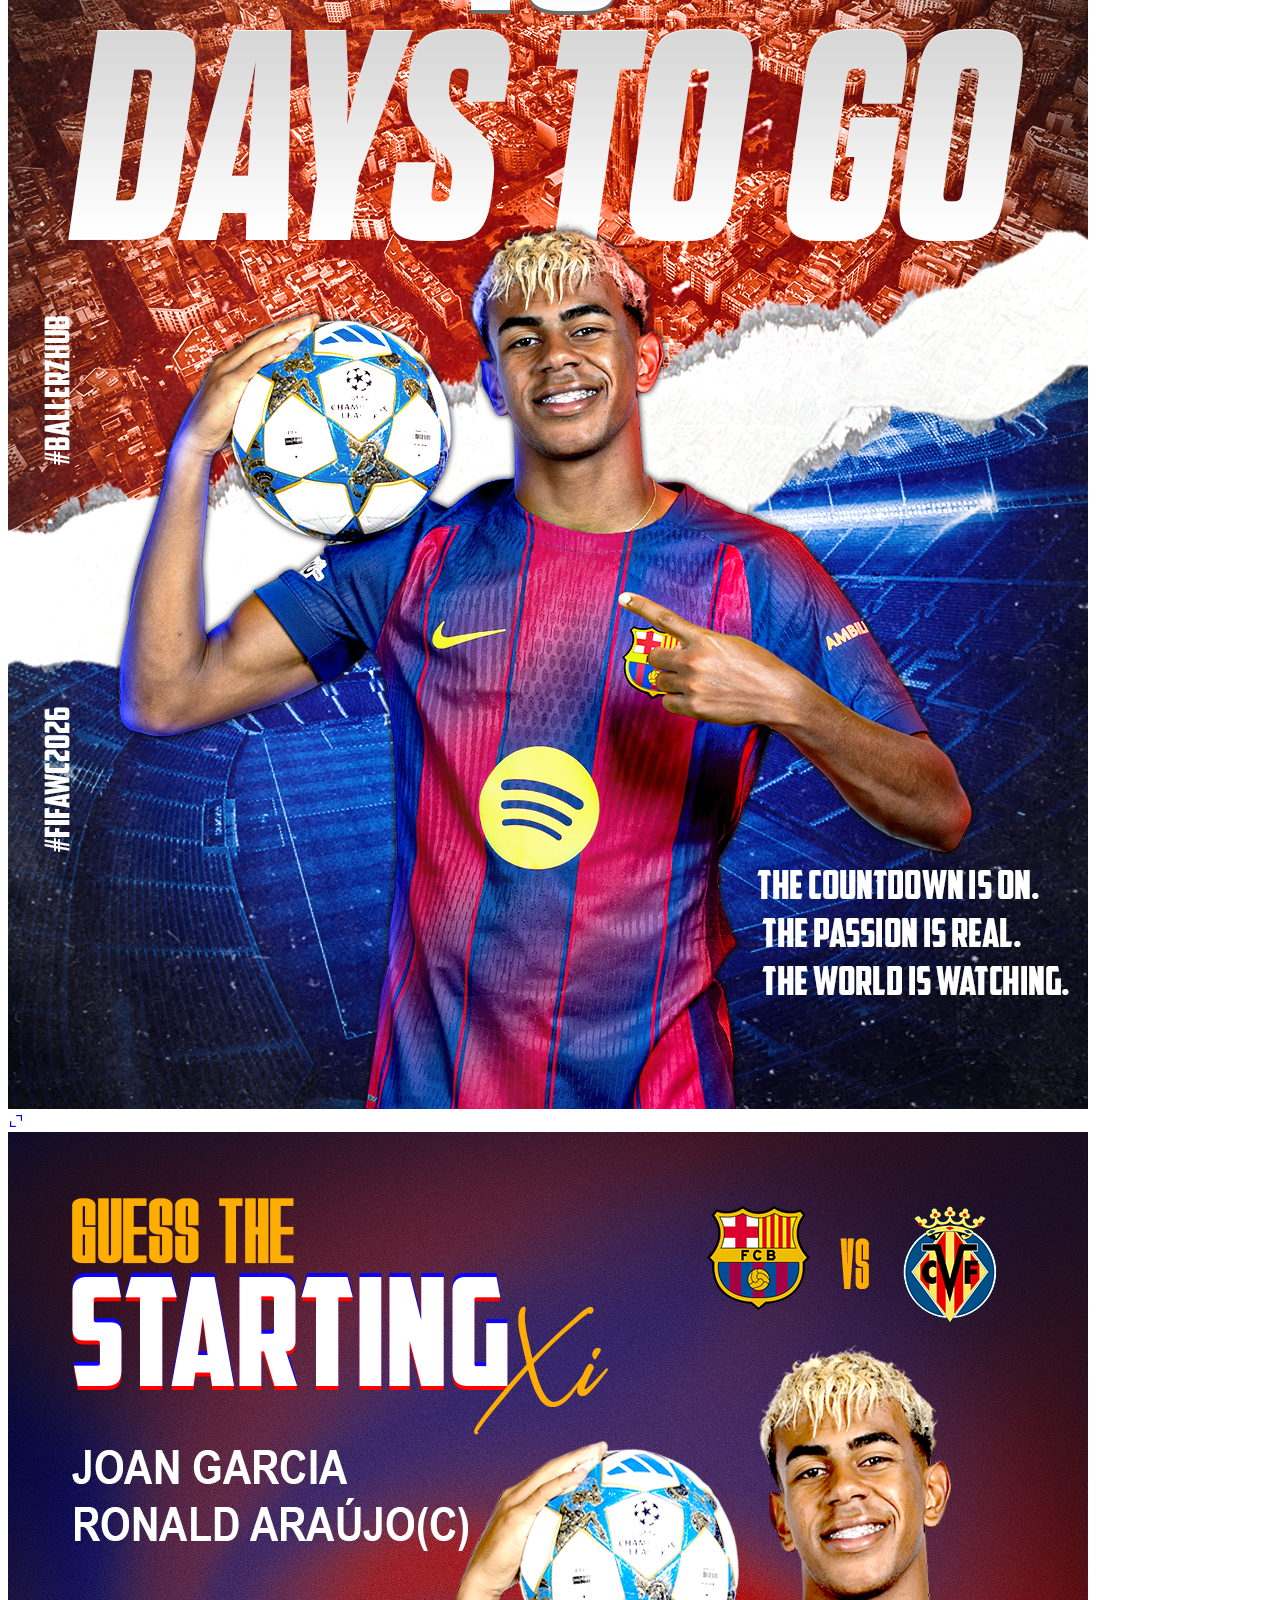
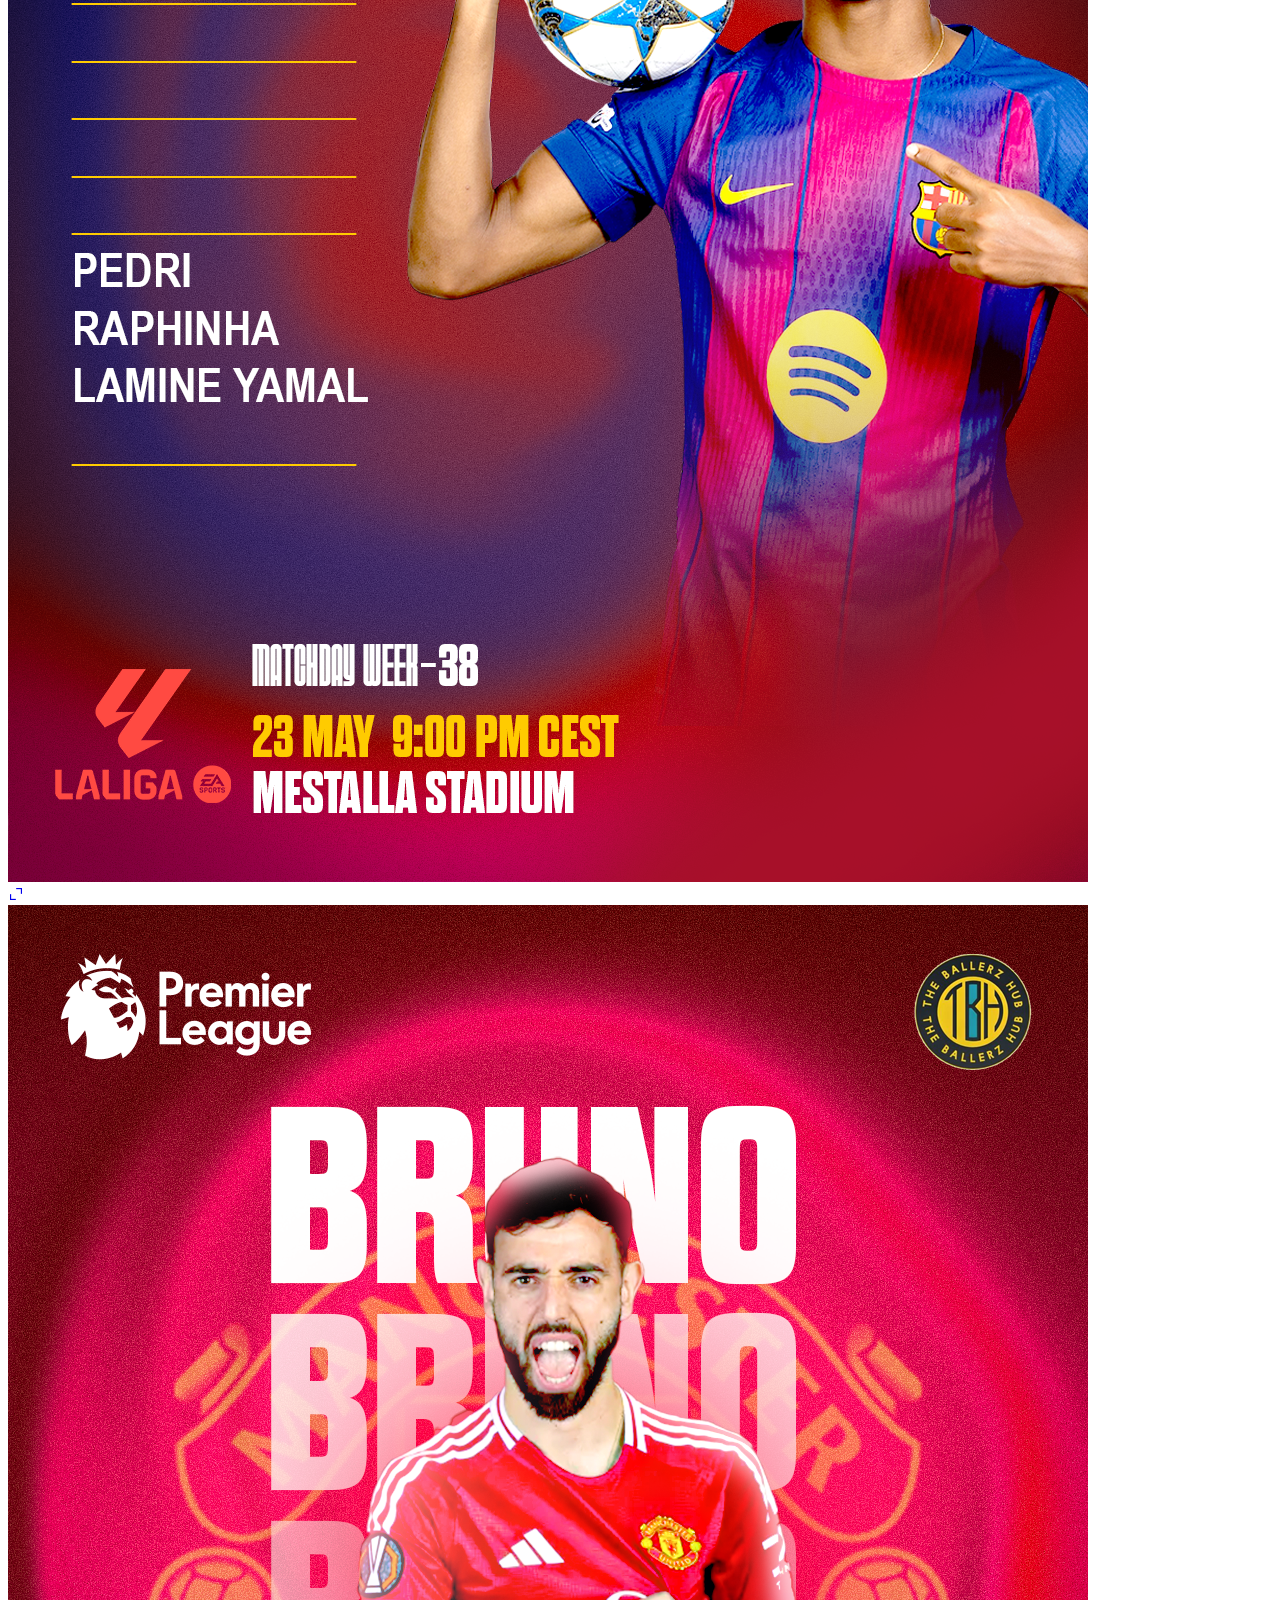
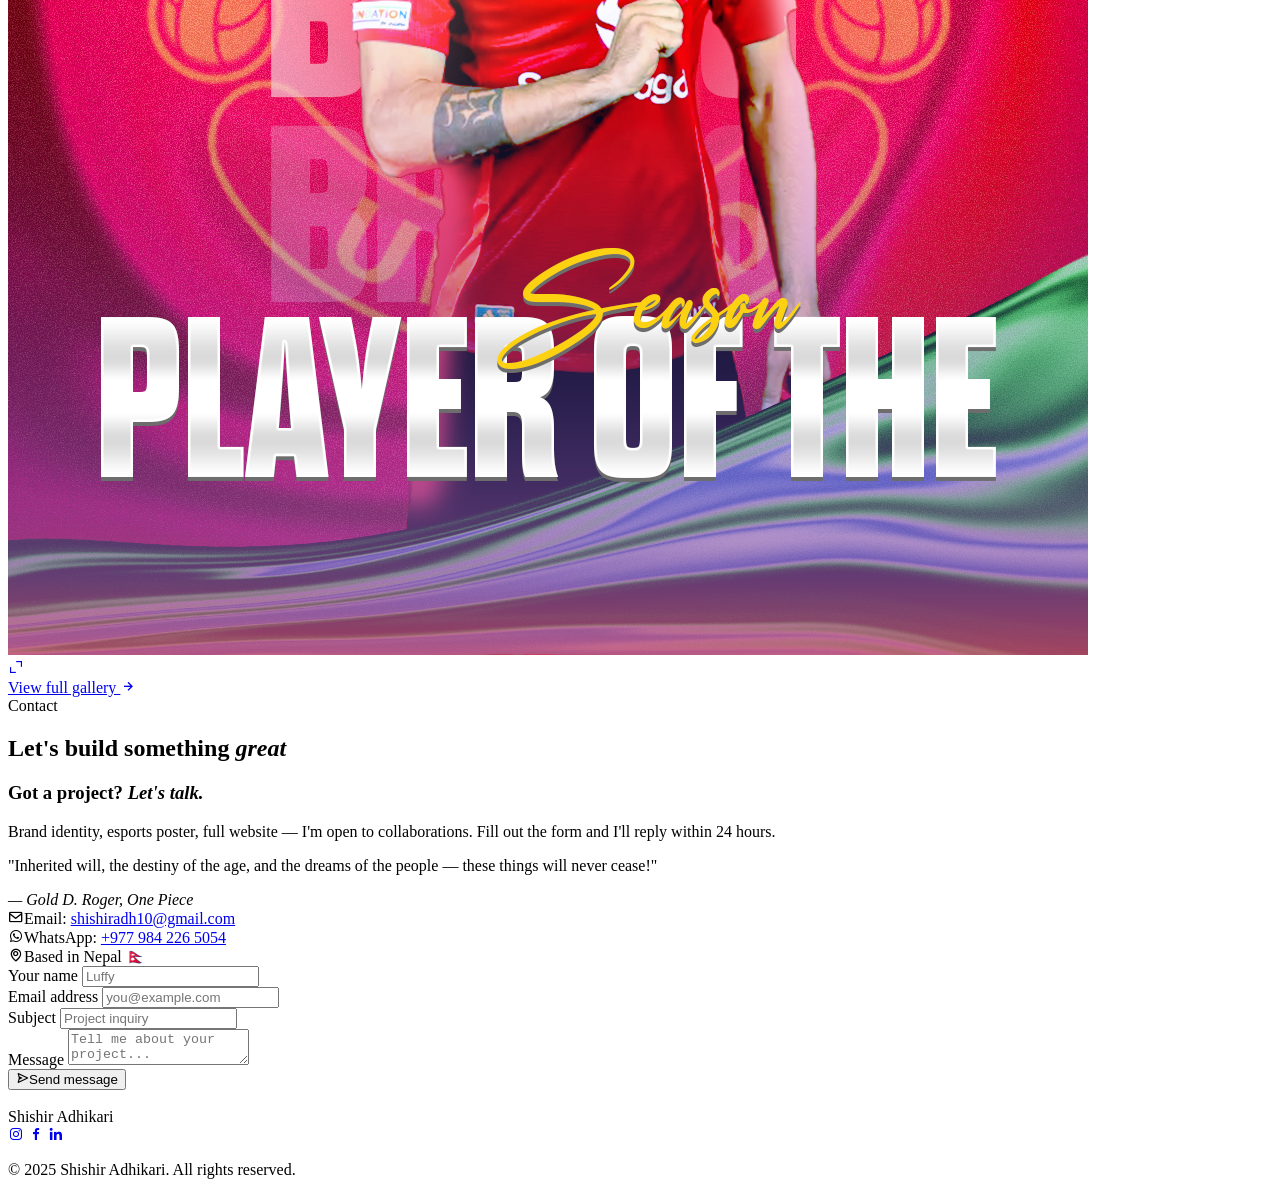
==== commit 0de77cfc: "Remove theme toggle button from index.html Removed the theme toggle button from the navigation." ====
--- a/index.html
+++ b/index.html
@@ -28,9 +28,6 @@
       </ul>
       <a href="https://wa.me/9842265054" class="nav-cta" target="_blank">Let's Talk</a>
     </div>
-    <button class="theme-toggle" id="theme-toggle" aria-label="Toggle dark mode">
-    <i class='bx bx-moon'></i>
-</button>
     <div class="nav-toggle" id="nav-toggle"><i class="bx bx-menu"></i></div>
   </nav>
 </header>
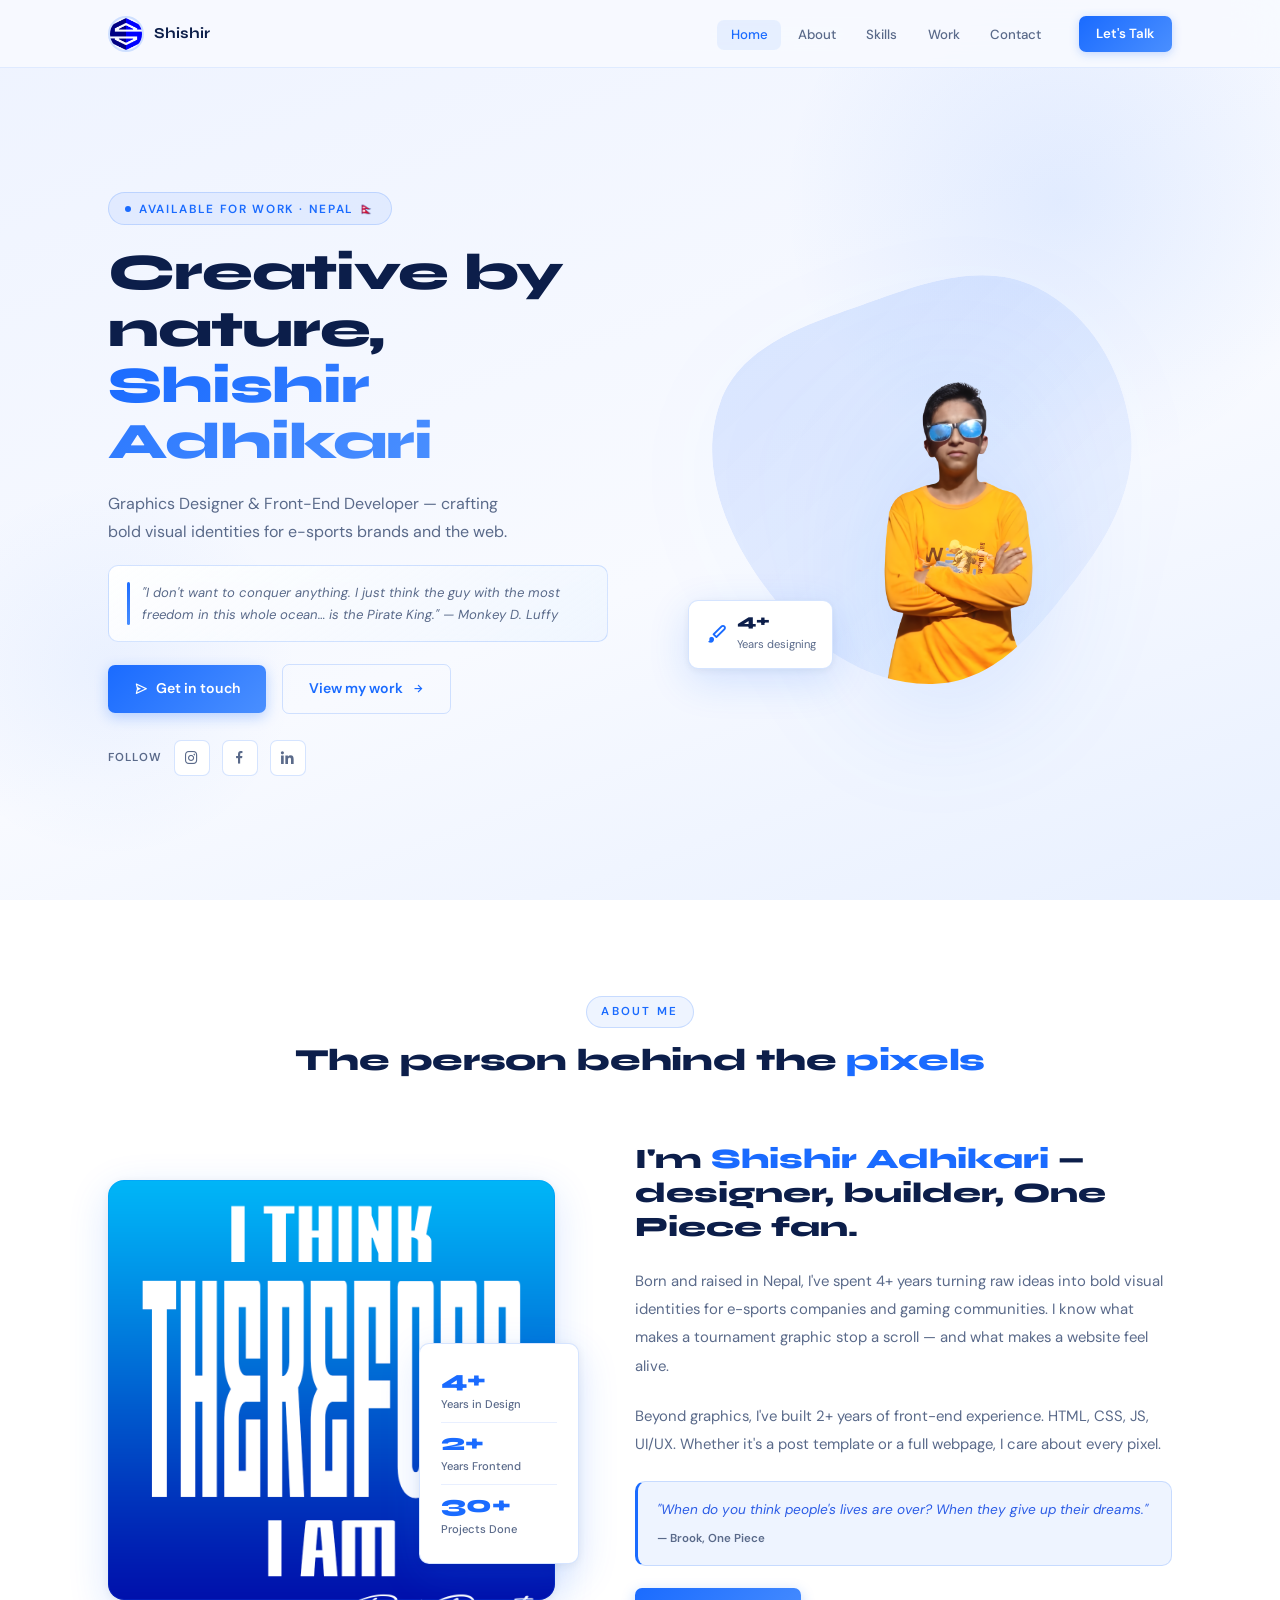
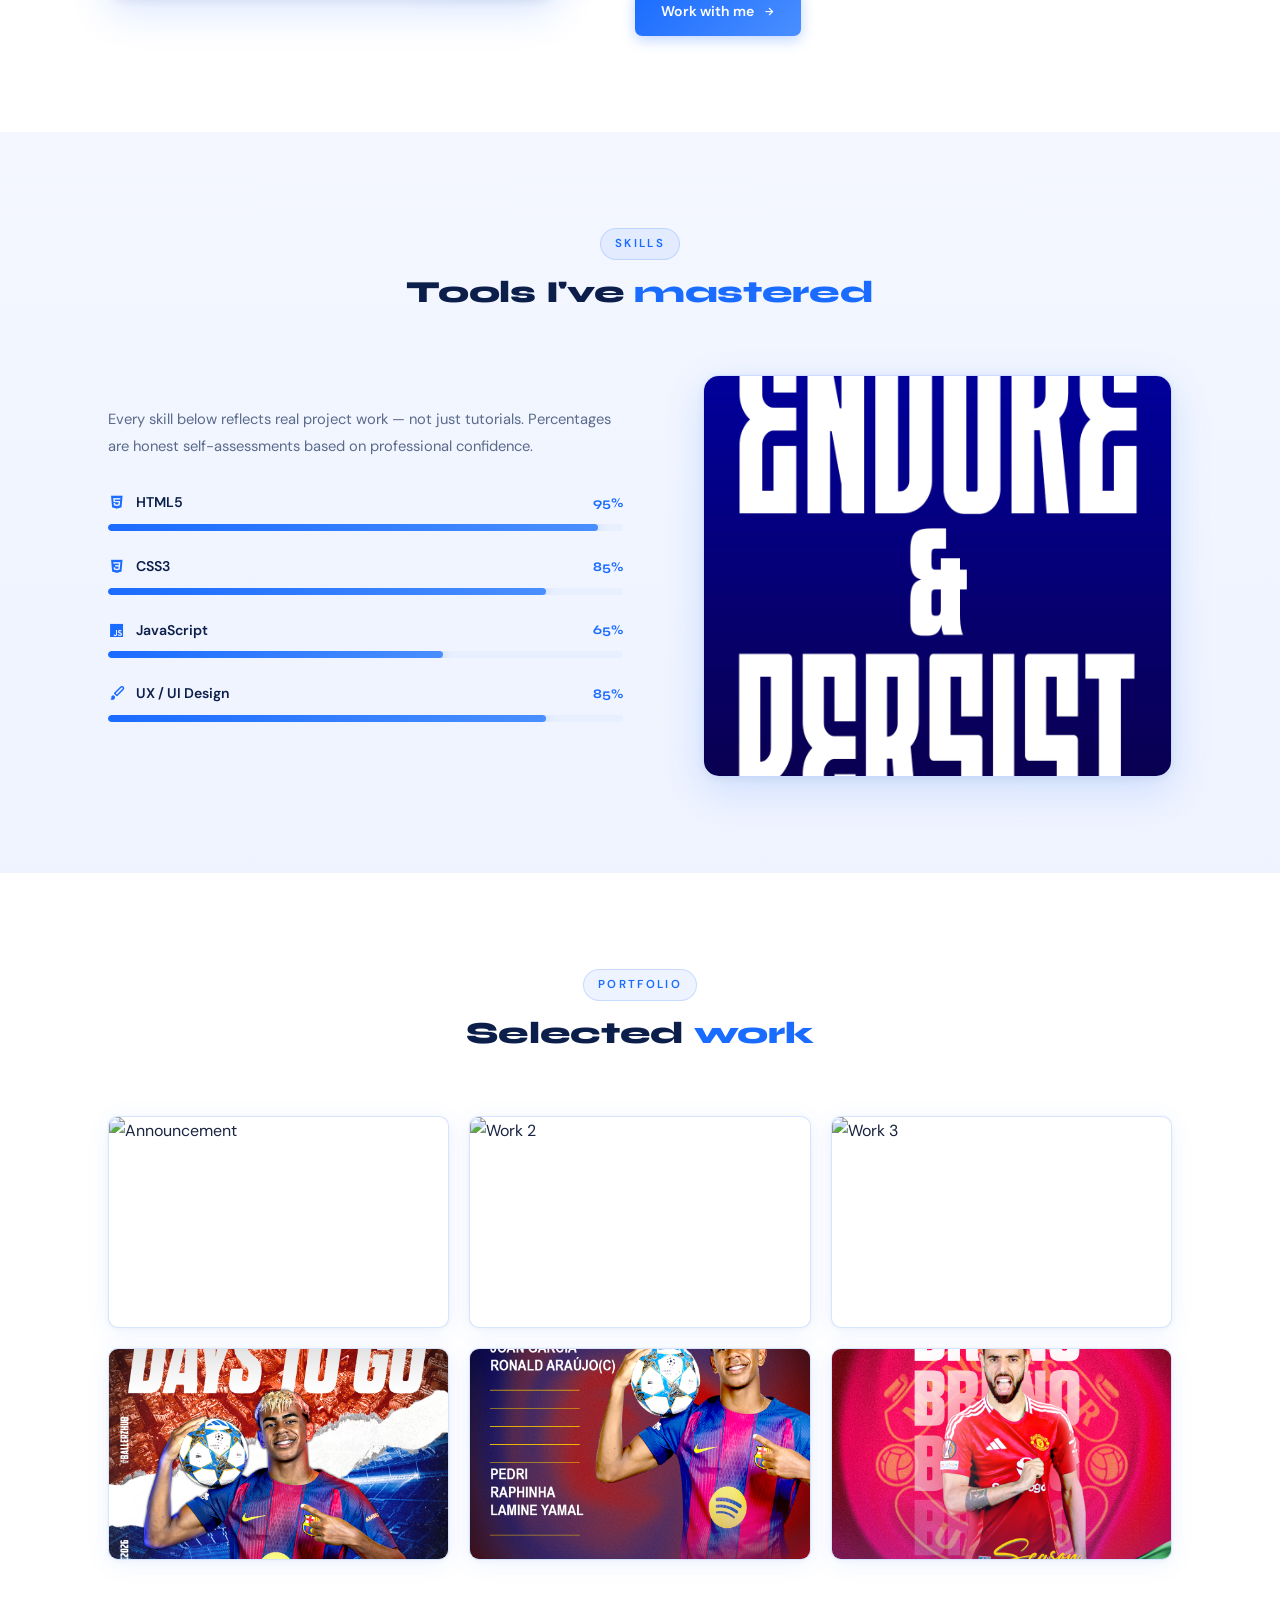
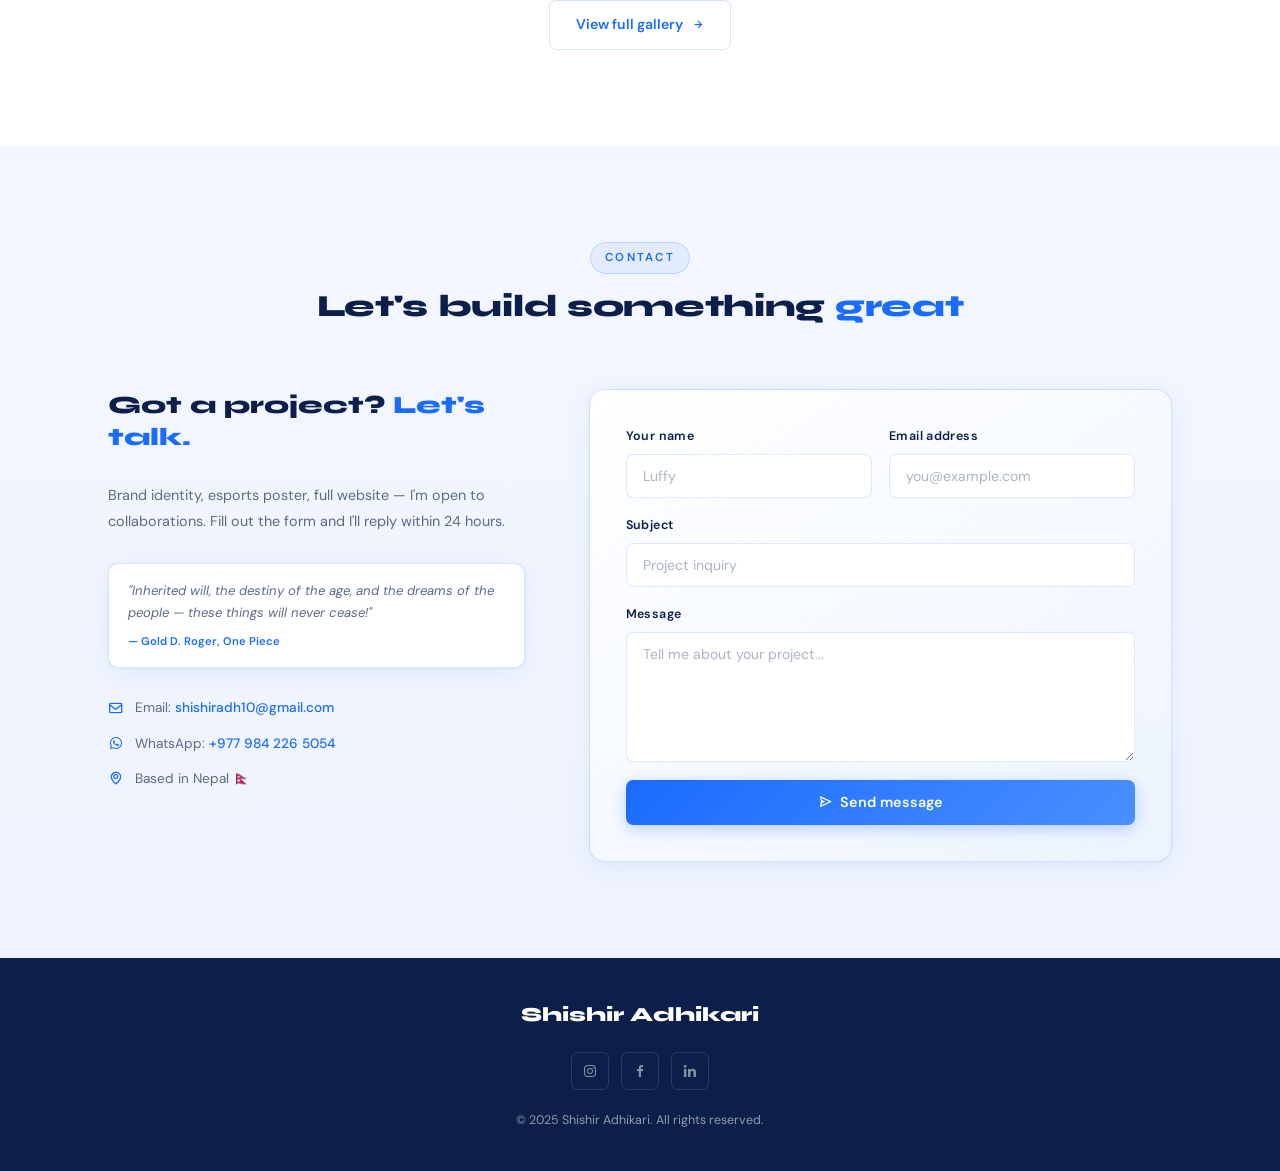
==== commit 075333d2: "Update index.html" ====
--- a/index.html
+++ b/index.html
@@ -7,7 +7,220 @@
 <link href="https://cdn.jsdelivr.net/npm/boxicons@2.0.5/css/boxicons.min.css" rel="stylesheet"/>
 <link href="https://fonts.googleapis.com/css2?family=Syne:wght@400;600;700;800&family=DM+Sans:wght@300;400;500;600&display=swap" rel="stylesheet"/>
 <title>Shishir Adhikari — Designer & Developer</title>
-
+<style>
+/* ============ RESET & BASE ============ */
+*,*::before,*::after{box-sizing:border-box;margin:0;padding:0}
+html{scroll-behavior:smooth;scroll-padding-top:68px}
+body{font-family:'DM Sans',sans-serif;background:#f4f7ff;color:#1a2340;line-height:1.7;overflow-x:hidden;-webkit-font-smoothing:antialiased}
+img{max-width:100%;display:block}
+a{text-decoration:none;color:inherit}
+ul{list-style:none}
+::selection{background:rgba(26,107,255,.15);color:#1a6bff}
+::-webkit-scrollbar{width:5px}
+::-webkit-scrollbar-track{background:#f4f7ff}
+::-webkit-scrollbar-thumb{background:#1a6bff;border-radius:3px}
+
+/* ============ TOKENS ============ */
+:root{
+  --blue:#1a6bff;
+  --blue-mid:#2b5ce6;
+  --blue-light:#e8efff;
+  --blue-glass:rgba(26,107,255,.07);
+  --blue-border:rgba(26,107,255,.18);
+  --navy:#0c1e4a;
+  --white:#ffffff;
+  --bg:#f4f7ff;
+  --bg2:#ffffff;
+  --text:#1a2340;
+  --muted:#5a6a8a;
+  --g-blue:linear-gradient(135deg,#1a6bff 0%,#4a8fff 100%);
+  --g-hero:linear-gradient(160deg,#eef3ff 0%,#f8faff 60%,#e8f0ff 100%);
+  --g-card:linear-gradient(145deg,rgba(255,255,255,.95) 0%,rgba(236,244,255,.7) 100%);
+  --g-section:linear-gradient(180deg,#f4f7ff 0%,#eef3ff 100%);
+  --s-card:0 4px 24px rgba(26,107,255,.08),0 1px 4px rgba(0,0,0,.04);
+  --s-hover:0 12px 40px rgba(26,107,255,.16),0 2px 8px rgba(0,0,0,.06);
+  --r:16px;--r-sm:10px;--r-xs:7px;
+  --t:.26s cubic-bezier(.4,0,.2,1);
+  --hh:68px;--mw:1160px
+}
+
+/* ============ LAYOUT ============ */
+.wrap{max-width:var(--mw);margin:0 auto;padding:0 3rem}
+.section{padding:96px 0}
+.sec-head{text-align:center;margin-bottom:4rem}
+.sec-label{display:inline-block;font-size:.72rem;font-weight:600;letter-spacing:.2em;text-transform:uppercase;color:var(--blue);background:var(--blue-glass);border:1px solid var(--blue-border);border-radius:99px;padding:.32rem .9rem;margin-bottom:.9rem}
+.sec-title{font-family:'Syne',sans-serif;font-size:clamp(1.8rem,2.4vw,2.4rem);font-weight:800;color:var(--navy);letter-spacing:-.01em;line-height:1.2}
+.sec-title em{font-style:normal;color:var(--blue)}
+
+/* ============ BUTTONS ============ */
+.btn{display:inline-flex;align-items:center;gap:.5rem;padding:.75rem 1.6rem;font-family:'DM Sans',sans-serif;font-size:.88rem;font-weight:600;border-radius:var(--r-xs);border:none;cursor:pointer;transition:all var(--t);white-space:nowrap;text-decoration:none}
+.btn-primary{background:var(--g-blue);color:#fff;box-shadow:0 4px 14px rgba(26,107,255,.28)}
+.btn-primary:hover{transform:translateY(-2px);box-shadow:0 8px 24px rgba(26,107,255,.38)}
+.btn-outline{background:transparent;color:var(--blue);border:1.5px solid var(--blue-border)}
+.btn-outline:hover{background:var(--blue-glass);border-color:var(--blue);transform:translateY(-2px)}
+
+/* ============ HEADER ============ */
+.l-header{position:fixed;inset:0 0 auto;height:var(--hh);z-index:1000;background:rgba(248,250,255,.9);backdrop-filter:blur(20px);-webkit-backdrop-filter:blur(20px);border-bottom:1px solid rgba(26,107,255,.1);transition:box-shadow var(--t)}
+.l-header.scrolled{box-shadow:0 4px 20px rgba(26,107,255,.1)}
+.nav{height:var(--hh);display:flex;align-items:center;justify-content:space-between;gap:2rem}
+.nav-logo{display:flex;align-items:center;gap:.6rem;transition:opacity var(--t)}
+.nav-logo:hover{opacity:.75}
+.nav-logo img{width:36px;height:36px;border-radius:50%;border:2px solid var(--blue-border)}
+.nav-logo-name{font-family:'Syne',sans-serif;font-size:.95rem;font-weight:700;color:var(--navy)}
+.nav-links{display:flex;align-items:center;gap:.2rem}
+.nav-link{font-size:.83rem;font-weight:500;color:var(--muted);padding:.4rem .85rem;border-radius:var(--r-xs);transition:all var(--t)}
+.nav-link:hover,.nav-link.active{color:var(--blue);background:var(--blue-glass)}
+.nav-cta{font-size:.83rem;font-weight:600;color:#fff;background:var(--g-blue);padding:.44rem 1.1rem;border-radius:var(--r-xs);transition:all var(--t);box-shadow:0 2px 10px rgba(26,107,255,.25)}
+.nav-cta:hover{box-shadow:0 4px 16px rgba(26,107,255,.38);transform:translateY(-1px)}
+.nav-toggle{display:none;font-size:1.5rem;color:var(--navy);cursor:pointer;padding:.3rem}
+.nav-menu{display:flex;align-items:center;gap:1.5rem}
+
+/* ============ HERO ============ */
+#home{min-height:100vh;background:var(--g-hero);display:flex;align-items:center;padding-top:var(--hh);position:relative;overflow:hidden}
+#home::before{content:'';position:absolute;width:560px;height:560px;background:radial-gradient(circle,rgba(26,107,255,.09) 0%,transparent 70%);top:-80px;right:-60px;pointer-events:none}
+#home::after{content:'';position:absolute;width:380px;height:380px;background:radial-gradient(circle,rgba(26,107,255,.06) 0%,transparent 70%);bottom:40px;left:-80px;pointer-events:none}
+.hero-grid{display:grid;grid-template-columns:1fr 1fr;gap:4rem;align-items:center;position:relative;z-index:1}
+.hero-data{display:flex;flex-direction:column;gap:1.25rem}
+.hero-badge{display:inline-flex;align-items:center;gap:.5rem;width:fit-content;font-size:.74rem;font-weight:600;letter-spacing:.14em;text-transform:uppercase;color:var(--blue);background:var(--blue-glass);border:1px solid var(--blue-border);border-radius:99px;padding:.35rem 1rem}
+.hero-badge::before{content:'';width:6px;height:6px;background:var(--blue);border-radius:50%;animation:pulse 2s ease infinite}
+@keyframes pulse{0%,100%{opacity:1;transform:scale(1)}50%{opacity:.4;transform:scale(.7)}}
+.hero-title{font-family:'Syne',sans-serif;font-size:clamp(2.4rem,4vw,3.6rem);font-weight:800;color:var(--navy);line-height:1.1;letter-spacing:-.02em}
+.hero-title-accent{background:var(--g-blue);-webkit-background-clip:text;-webkit-text-fill-color:transparent;background-clip:text}
+.hero-sub{font-size:1rem;color:var(--muted);max-width:420px}
+.hero-quote{display:flex;gap:.8rem;padding:1rem 1.1rem;background:var(--g-card);border:1px solid var(--blue-border);border-radius:var(--r-sm);backdrop-filter:blur(10px)}
+.hero-quote-bar{width:3px;min-width:3px;border-radius:2px;background:var(--g-blue);flex-shrink:0}
+.hero-quote p{font-size:.82rem;color:var(--muted);font-style:italic;line-height:1.65}
+.hero-actions{display:flex;align-items:center;gap:1rem;flex-wrap:wrap;margin-top:.1rem}
+.hero-social{display:flex;align-items:center;gap:.75rem;margin-top:.4rem}
+.hero-social-label{font-size:.72rem;font-weight:600;letter-spacing:.1em;text-transform:uppercase;color:var(--muted)}
+.social-icon{width:36px;height:36px;display:flex;align-items:center;justify-content:center;border:1.5px solid var(--blue-border);border-radius:var(--r-xs);color:var(--muted);font-size:1.05rem;background:var(--white);transition:all var(--t)}
+.social-icon:hover{border-color:var(--blue);color:var(--blue);background:var(--blue-glass);transform:translateY(-2px);box-shadow:0 4px 12px rgba(26,107,255,.15)}
+.hero-visual{display:flex;justify-content:center;align-items:center}
+.hero-blob-wrap{position:relative;width:420px;max-width:100%}
+.hero-blob{width:100%;filter:drop-shadow(0 20px 60px rgba(26,107,255,.16));animation:float 6s ease-in-out infinite}
+@keyframes float{0%,100%{transform:translateY(0)}50%{transform:translateY(-12px)}}
+.hero-blob-path{fill:rgba(26,107,255,.1)}
+.hero-float-badge{position:absolute;bottom:24px;left:-24px;background:var(--white);border:1px solid var(--blue-border);border-radius:var(--r-sm);padding:.7rem 1rem;box-shadow:var(--s-hover);display:flex;align-items:center;gap:.6rem;backdrop-filter:blur(12px)}
+.hero-float-badge i{font-size:1.4rem;color:var(--blue)}
+.hero-float-badge strong{font-family:'Syne',sans-serif;font-size:1.1rem;font-weight:800;color:var(--navy);display:block;line-height:1}
+.hero-float-badge span{font-size:.7rem;color:var(--muted)}
+
+/* ============ ABOUT ============ */
+#about{background:var(--bg2)}
+.about-grid{display:grid;grid-template-columns:1fr 1.2fr;gap:5rem;align-items:center}
+.about-img-wrap{position:relative}
+.about-img-frame{border-radius:var(--r);overflow:hidden;box-shadow:var(--s-hover);position:relative}
+.about-img-frame::after{content:'';position:absolute;inset:0;border-radius:var(--r);border:1.5px solid var(--blue-border);pointer-events:none}
+.about-img-frame img{width:100%;height:420px;object-fit:cover;display:block}
+.about-stat-card{position:absolute;right:-24px;bottom:36px;background:var(--white);border:1px solid var(--blue-border);border-radius:var(--r-sm);padding:1rem 1.3rem;box-shadow:var(--s-hover);min-width:160px}
+.stat-row{display:flex;flex-direction:column;gap:.15rem;padding:.5rem 0;border-bottom:1px solid var(--blue-light)}
+.stat-row:last-child{border-bottom:none}
+.stat-num{font-family:'Syne',sans-serif;font-size:1.5rem;font-weight:800;color:var(--blue);line-height:1}
+.stat-lbl{font-size:.7rem;color:var(--muted);font-weight:500}
+.about-content{display:flex;flex-direction:column;gap:1.4rem}
+.about-name{font-family:'Syne',sans-serif;font-size:clamp(1.6rem,2.2vw,2.1rem);font-weight:800;color:var(--navy);line-height:1.2}
+.about-name em{font-style:normal;color:var(--blue)}
+.about-text{font-size:.93rem;color:var(--muted);line-height:1.9}
+.about-quote{background:var(--blue-glass);border:1px solid var(--blue-border);border-left:3px solid var(--blue);border-radius:var(--r-sm);padding:1rem 1.2rem}
+.about-quote p{font-size:.85rem;font-style:italic;color:var(--blue-mid);line-height:1.7}
+.about-quote cite{display:block;font-size:.72rem;font-style:normal;font-weight:600;color:var(--muted);margin-top:.5rem}
+
+/* ============ SKILLS ============ */
+#skills{background:var(--g-section)}
+.skills-grid{display:grid;grid-template-columns:1.1fr 1fr;gap:5rem;align-items:center}
+.skills-intro{font-size:.92rem;color:var(--muted);line-height:1.8;margin-bottom:2rem}
+.skill-item{margin-bottom:1.5rem}
+.skill-head{display:flex;align-items:center;justify-content:space-between;margin-bottom:.55rem}
+.skill-name{display:flex;align-items:center;gap:.6rem;font-size:.88rem;font-weight:600;color:var(--navy)}
+.skill-name i{font-size:1.1rem;color:var(--blue)}
+.skill-pct{font-family:'Syne',sans-serif;font-size:.82rem;font-weight:700;color:var(--blue)}
+.skill-track{height:7px;background:var(--blue-light);border-radius:99px;overflow:hidden}
+.skill-bar{height:100%;border-radius:99px;background:var(--g-blue);width:0;transition:width 1.4s cubic-bezier(.4,0,.2,1);box-shadow:0 0 12px rgba(26,107,255,.28)}
+.skills-img{border-radius:var(--r);overflow:hidden;box-shadow:var(--s-hover);border:1px solid var(--blue-border)}
+.skills-img img{width:100%;height:400px;object-fit:cover;display:block}
+
+/* ============ WORK ============ */
+#work{background:var(--bg2)}
+.work-grid{display:grid;grid-template-columns:repeat(3,1fr);gap:1.25rem;margin-bottom:2.5rem}
+.work-card{display:block;border-radius:var(--r-sm);overflow:hidden;background:var(--white);border:1px solid var(--blue-border);box-shadow:var(--s-card);transition:all var(--t);position:relative;cursor:pointer}
+.work-card:hover{transform:translateY(-6px);box-shadow:var(--s-hover);border-color:var(--blue)}
+.work-card img{width:100%;height:210px;object-fit:cover;display:block;transition:all var(--t)}
+.work-card:hover img{transform:scale(1.04);filter:brightness(.72)}
+.work-overlay{position:absolute;inset:0;display:flex;align-items:center;justify-content:center;opacity:0;transition:opacity var(--t)}
+.work-card:hover .work-overlay{opacity:1}
+.work-icon{width:44px;height:44px;background:var(--g-blue);color:#fff;border-radius:50%;display:flex;align-items:center;justify-content:center;font-size:1.1rem;box-shadow:0 4px 16px rgba(26,107,255,.4);transform:scale(.7);transition:transform var(--t)}
+.work-card:hover .work-icon{transform:scale(1)}
+.work-cta{text-align:center}
+
+/* ============ CONTACT ============ */
+#contact{background:var(--g-section)}
+.contact-grid{display:grid;grid-template-columns:1fr 1.4fr;gap:4rem;align-items:start}
+.contact-info{display:flex;flex-direction:column;gap:1.75rem}
+.contact-info-title{font-family:'Syne',sans-serif;font-size:1.55rem;font-weight:800;color:var(--navy);line-height:1.3}
+.contact-info-title em{font-style:normal;color:var(--blue)}
+.contact-info-text{font-size:.9rem;color:var(--muted);line-height:1.85}
+.contact-quote{background:var(--white);border:1px solid var(--blue-border);border-radius:var(--r-sm);padding:1rem 1.2rem;box-shadow:var(--s-card)}
+.contact-quote p{font-size:.82rem;font-style:italic;color:var(--muted);line-height:1.7}
+.contact-quote cite{display:block;font-size:.7rem;font-style:normal;font-weight:600;color:var(--blue);margin-top:.5rem}
+.contact-direct{display:flex;flex-direction:column;gap:.75rem}
+.contact-direct-item{display:flex;align-items:center;gap:.7rem;font-size:.85rem;color:var(--muted)}
+.contact-direct-item i{font-size:1rem;color:var(--blue)}
+.contact-direct-item a{color:var(--blue);font-weight:500}
+.contact-direct-item a:hover{text-decoration:underline}
+.contact-form-wrap{background:var(--g-card);border:1px solid var(--blue-border);border-radius:var(--r);padding:2.25rem;backdrop-filter:blur(16px);-webkit-backdrop-filter:blur(16px);box-shadow:var(--s-card)}
+.form{display:flex;flex-direction:column;gap:1.1rem}
+.form-row{display:grid;grid-template-columns:1fr 1fr;gap:1.1rem}
+.form-group{display:flex;flex-direction:column;gap:.4rem}
+.form-label{font-size:.78rem;font-weight:600;color:var(--navy);letter-spacing:.03em}
+.form-input,.form-textarea{width:100%;background:var(--bg2);border:1.5px solid rgba(26,107,255,.15);border-radius:var(--r-xs);padding:.75rem 1rem;font-family:'DM Sans',sans-serif;font-size:.88rem;color:var(--text);outline:none;transition:all var(--t)}
+.form-input::placeholder,.form-textarea::placeholder{color:rgba(90,106,138,.5)}
+.form-input:focus,.form-textarea:focus{border-color:var(--blue);box-shadow:0 0 0 3px rgba(26,107,255,.1);background:var(--white)}
+.form-textarea{resize:vertical;min-height:130px}
+.form-submit{width:100%;padding:.85rem;background:var(--g-blue);color:#fff;font-family:'DM Sans',sans-serif;font-size:.9rem;font-weight:600;border:none;border-radius:var(--r-xs);cursor:pointer;transition:all var(--t);box-shadow:0 4px 16px rgba(26,107,255,.28);display:flex;align-items:center;justify-content:center;gap:.5rem}
+.form-submit:hover{transform:translateY(-2px);box-shadow:0 8px 24px rgba(26,107,255,.38)}
+.form-submit:disabled{opacity:.65;cursor:not-allowed;transform:none}
+
+/* ============ TOAST ============ */
+.toast{position:fixed;bottom:2rem;right:2rem;background:var(--white);border:1px solid var(--blue-border);border-radius:var(--r-sm);padding:1rem 1.4rem;box-shadow:var(--s-hover);display:flex;align-items:center;gap:.75rem;font-size:.88rem;color:var(--text);z-index:9999;transform:translateY(120px);opacity:0;transition:all .4s cubic-bezier(.4,0,.2,1);max-width:320px}
+.toast.show{transform:translateY(0);opacity:1}
+.toast i{font-size:1.3rem}
+.toast.success i{color:#22c55e}
+.toast.error i{color:#ef4444}
+
+/* ============ FOOTER ============ */
+.footer{background:var(--navy);color:rgba(255,255,255,.55);padding:2.5rem 0}
+.footer-inner{display:flex;flex-direction:column;align-items:center;gap:1.25rem;text-align:center}
+.footer-brand{font-family:'Syne',sans-serif;font-size:1.25rem;font-weight:800;color:#fff}
+.footer-social{display:flex;gap:.75rem}
+.footer-icon{width:38px;height:38px;display:flex;align-items:center;justify-content:center;border:1px solid rgba(255,255,255,.12);border-radius:var(--r-xs);color:rgba(255,255,255,.5);font-size:1rem;transition:all var(--t)}
+.footer-icon:hover{border-color:rgba(26,107,255,.6);color:#fff;background:rgba(26,107,255,.2)}
+.footer-copy{font-size:.78rem}
+
+/* ============ RESPONSIVE ============ */
+@media(max-width:960px){
+  .wrap{padding:0 1.5rem}
+  .section{padding:64px 0}
+  .nav-links,.nav-cta{display:none}
+  .nav-toggle{display:block}
+  .nav-menu{position:fixed;top:var(--hh);right:-100%;width:260px;height:100vh;background:rgba(248,250,255,.98);backdrop-filter:blur(20px);border-left:1px solid var(--blue-border);padding:2rem 1.5rem;transition:right var(--t);z-index:999;flex-direction:column;align-items:flex-start;gap:0}
+  .nav-menu.open{right:0}
+  .nav-menu .nav-links{display:flex;flex-direction:column;gap:.2rem;width:100%}
+  .nav-menu .nav-cta{display:inline-flex;margin-top:1rem}
+  .hero-grid{grid-template-columns:1fr;gap:2.5rem;text-align:center}
+  .hero-visual{order:-1}
+  .hero-blob-wrap{width:260px}
+  .hero-sub,.hero-badge,.hero-actions,.hero-social{justify-content:center;max-width:100%}
+  .hero-float-badge{left:-8px;bottom:8px}
+  .about-grid,.skills-grid,.contact-grid{grid-template-columns:1fr;gap:2.5rem}
+  .about-stat-card{position:static;margin-top:1.5rem;right:auto;bottom:auto}
+  .work-grid{grid-template-columns:repeat(2,1fr)}
+  .form-row{grid-template-columns:1fr}
+}
+@media(max-width:520px){
+  .work-grid{grid-template-columns:1fr}
+  .hero-blob-wrap{width:210px}
+}
+</style>
 </head>
 <body>
 
@@ -188,7 +401,7 @@
       <a href="img/pos.png"          class="work-card"><img src="img/pos.png"          alt="Poster"/><div class="work-overlay"><div class="work-icon"><i class="bx bx-expand-alt"></i></div></div></a>
     </div>
     <div class="work-cta">
-      <a href="more.html" class="btn btn-outline">View full gallery <i class="bx bx-right-arrow-alt"></i></a>
+      <a href="new_more.html" class="btn btn-outline">View full gallery <i class="bx bx-right-arrow-alt"></i></a>
     </div>
   </div>
 </section>
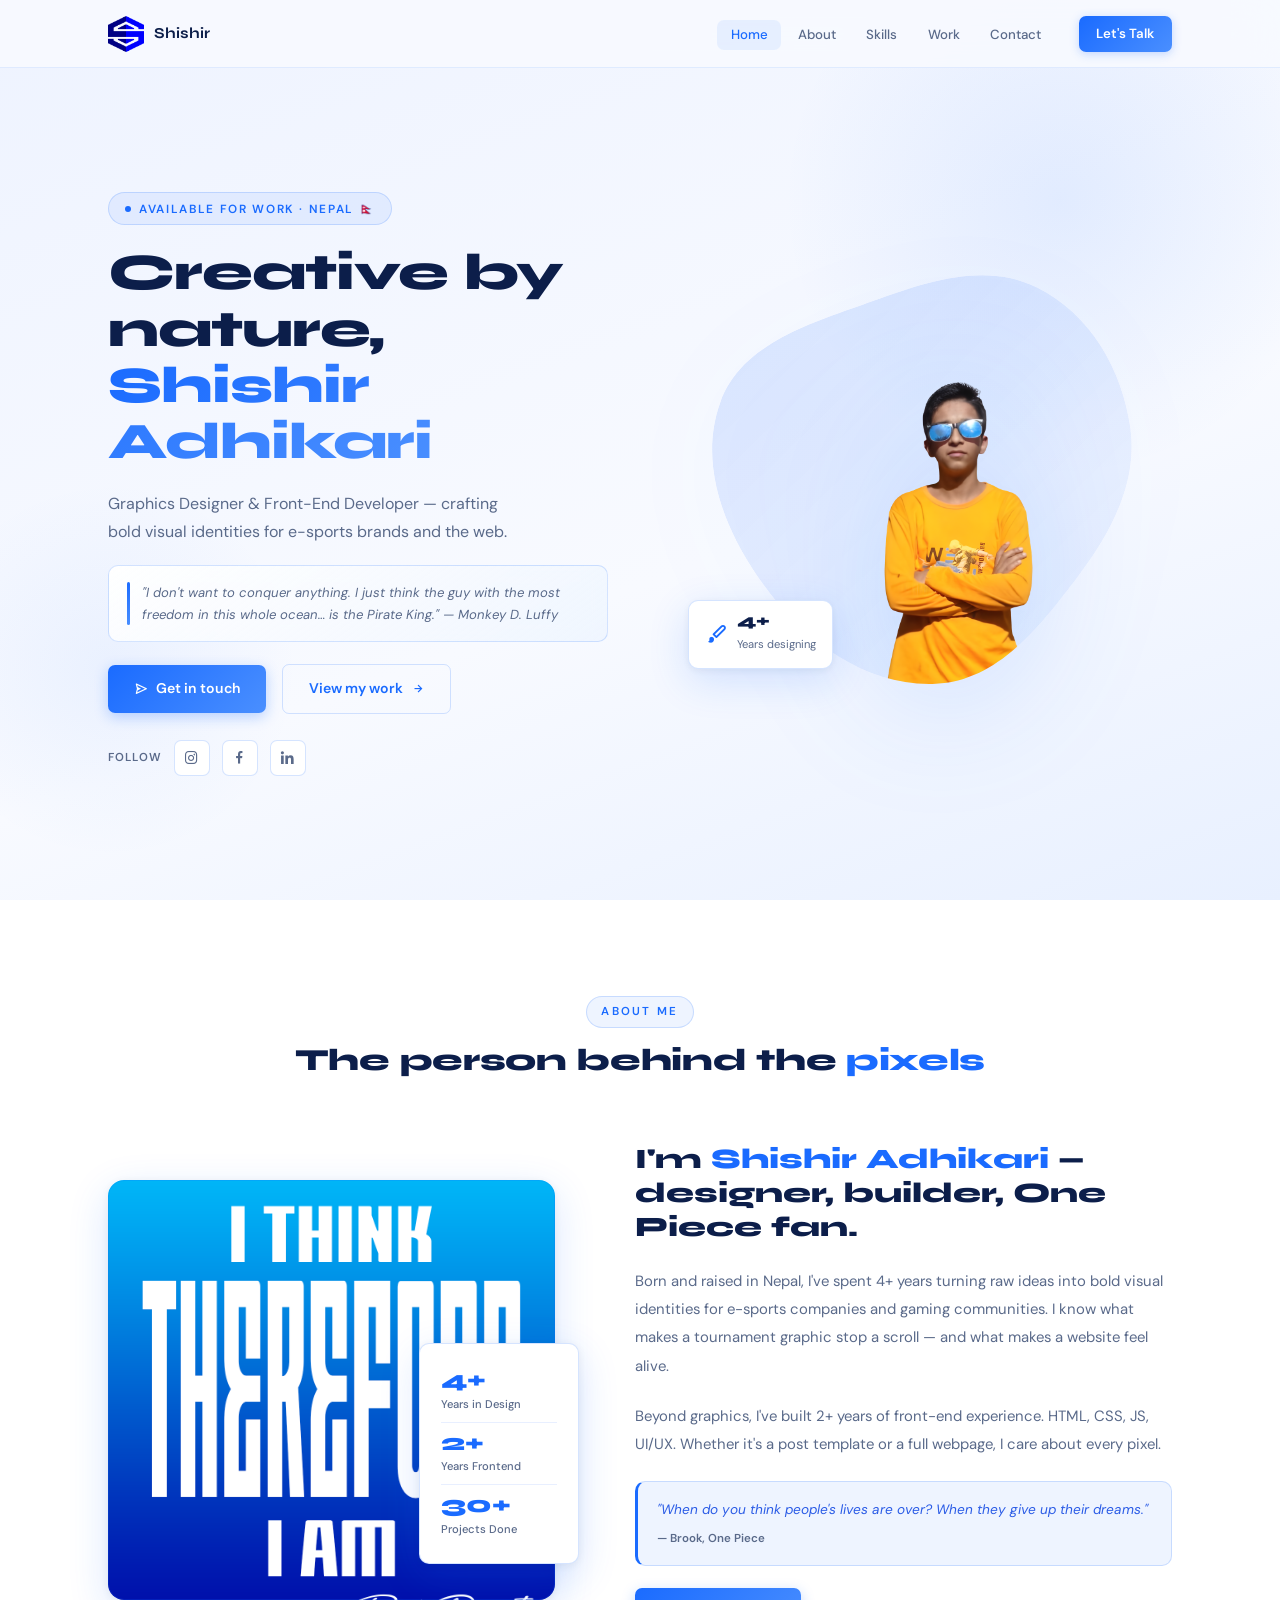
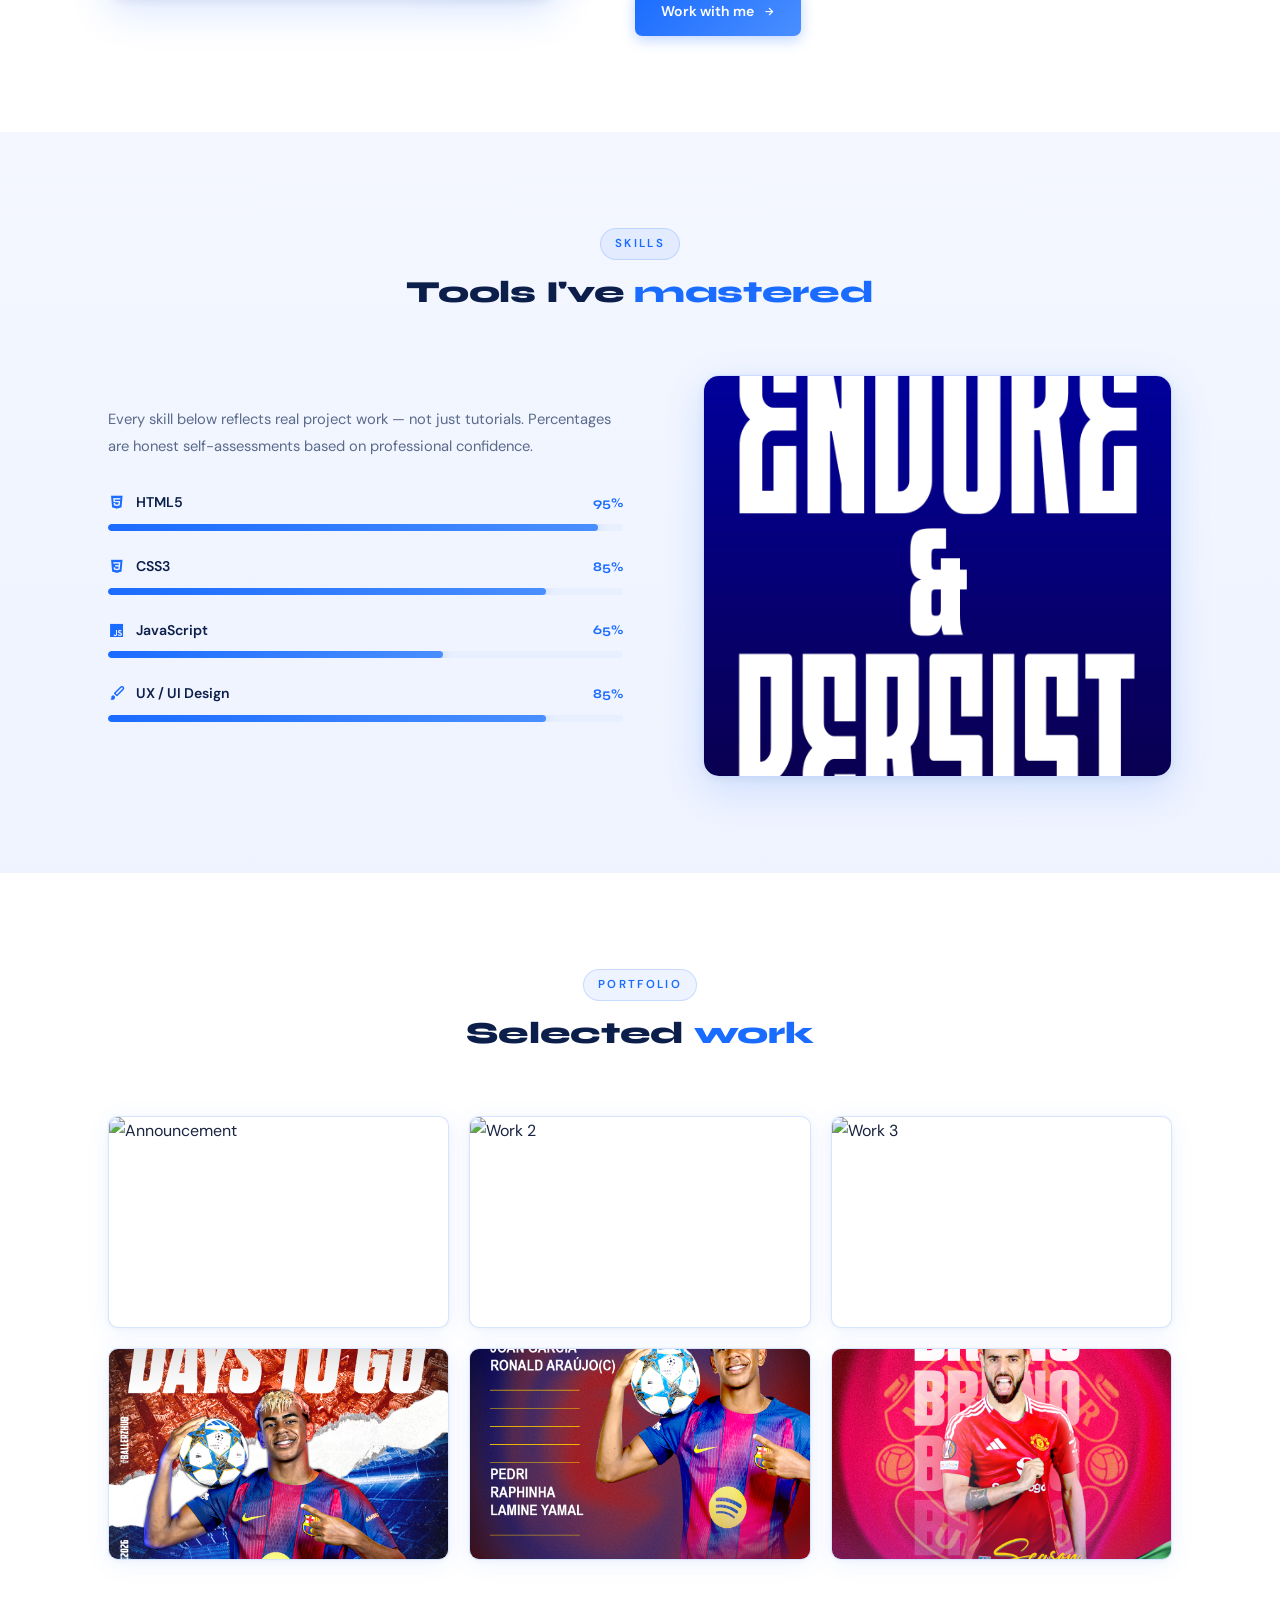
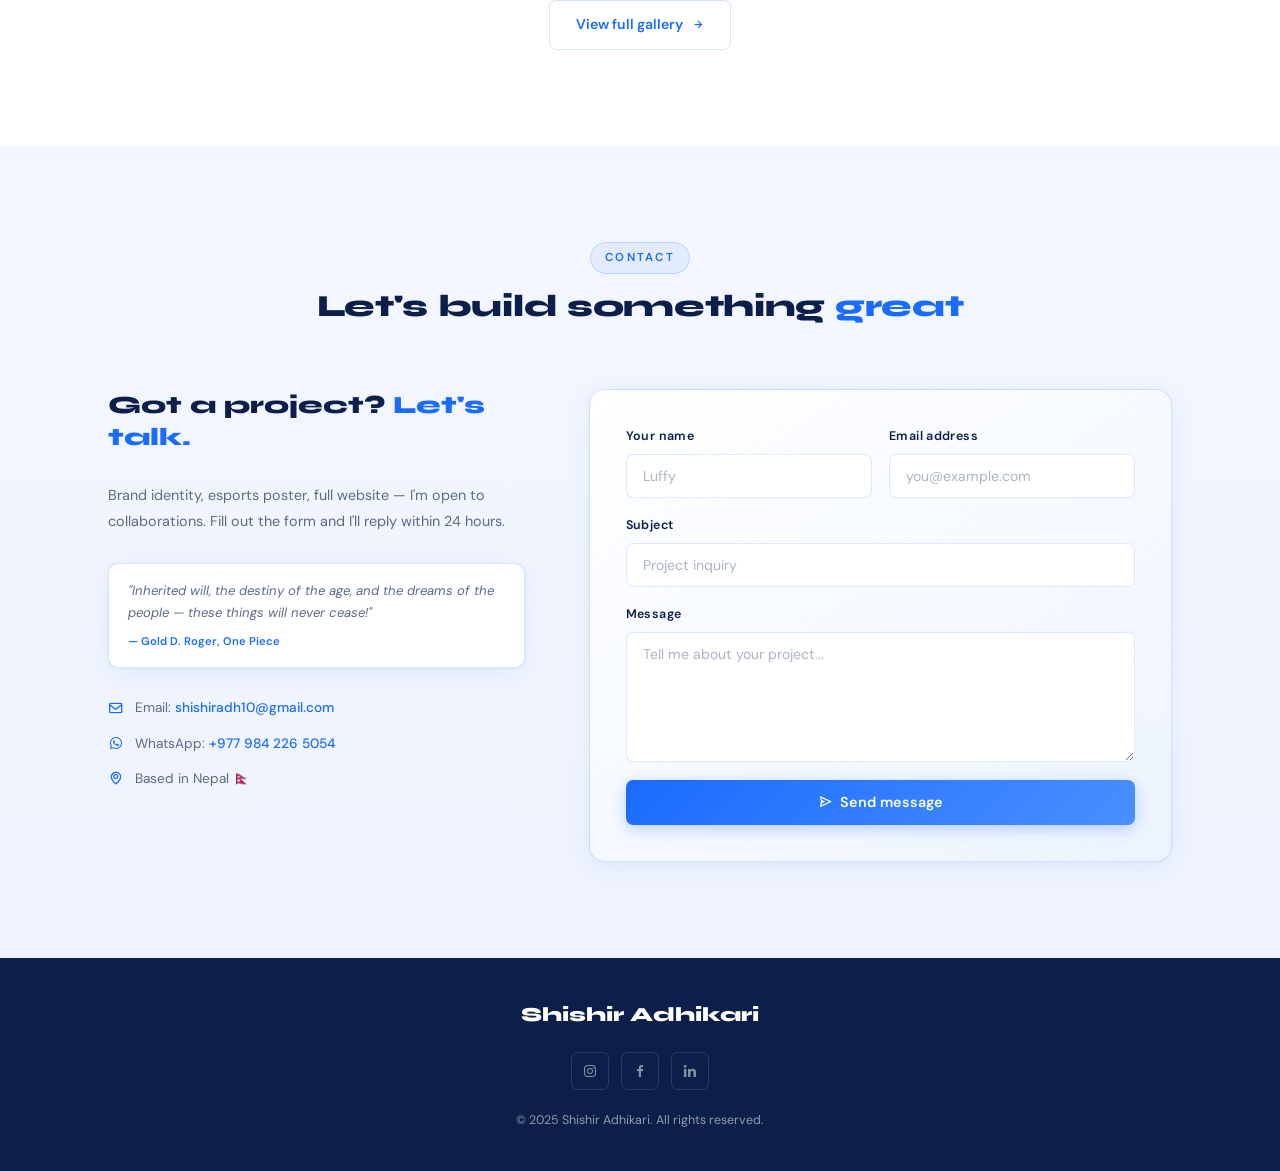
==== commit 521daf59: "Update favicon and adjust logo image styles" ====
--- a/index.html
+++ b/index.html
@@ -3,7 +3,7 @@
 <head>
 <meta charset="UTF-8"/>
 <meta name="viewport" content="width=device-width, initial-scale=1.0"/>
-<link rel="icon" href="img/logo.png" type="image/png"/>
+<link rel="icon" href="img/icon-logo.png" type="image/png"/>
 <link href="https://cdn.jsdelivr.net/npm/boxicons@2.0.5/css/boxicons.min.css" rel="stylesheet"/>
 <link href="https://fonts.googleapis.com/css2?family=Syne:wght@400;600;700;800&family=DM+Sans:wght@300;400;500;600&display=swap" rel="stylesheet"/>
 <title>Shishir Adhikari — Designer & Developer</title>
@@ -65,7 +65,7 @@
 .nav{height:var(--hh);display:flex;align-items:center;justify-content:space-between;gap:2rem}
 .nav-logo{display:flex;align-items:center;gap:.6rem;transition:opacity var(--t)}
 .nav-logo:hover{opacity:.75}
-.nav-logo img{width:36px;height:36px;border-radius:50%;border:2px solid var(--blue-border)}
+.nav-logo img{width:36px;height:36px;}
 .nav-logo-name{font-family:'Syne',sans-serif;font-size:.95rem;font-weight:700;color:var(--navy)}
 .nav-links{display:flex;align-items:center;gap:.2rem}
 .nav-link{font-size:.83rem;font-weight:500;color:var(--muted);padding:.4rem .85rem;border-radius:var(--r-xs);transition:all var(--t)}
@@ -401,7 +401,7 @@
       <a href="img/pos.png"          class="work-card"><img src="img/pos.png"          alt="Poster"/><div class="work-overlay"><div class="work-icon"><i class="bx bx-expand-alt"></i></div></div></a>
     </div>
     <div class="work-cta">
-      <a href="new_more.html" class="btn btn-outline">View full gallery <i class="bx bx-right-arrow-alt"></i></a>
+      <a href="more.html" class="btn btn-outline">View full gallery <i class="bx bx-right-arrow-alt"></i></a>
     </div>
   </div>
 </section>
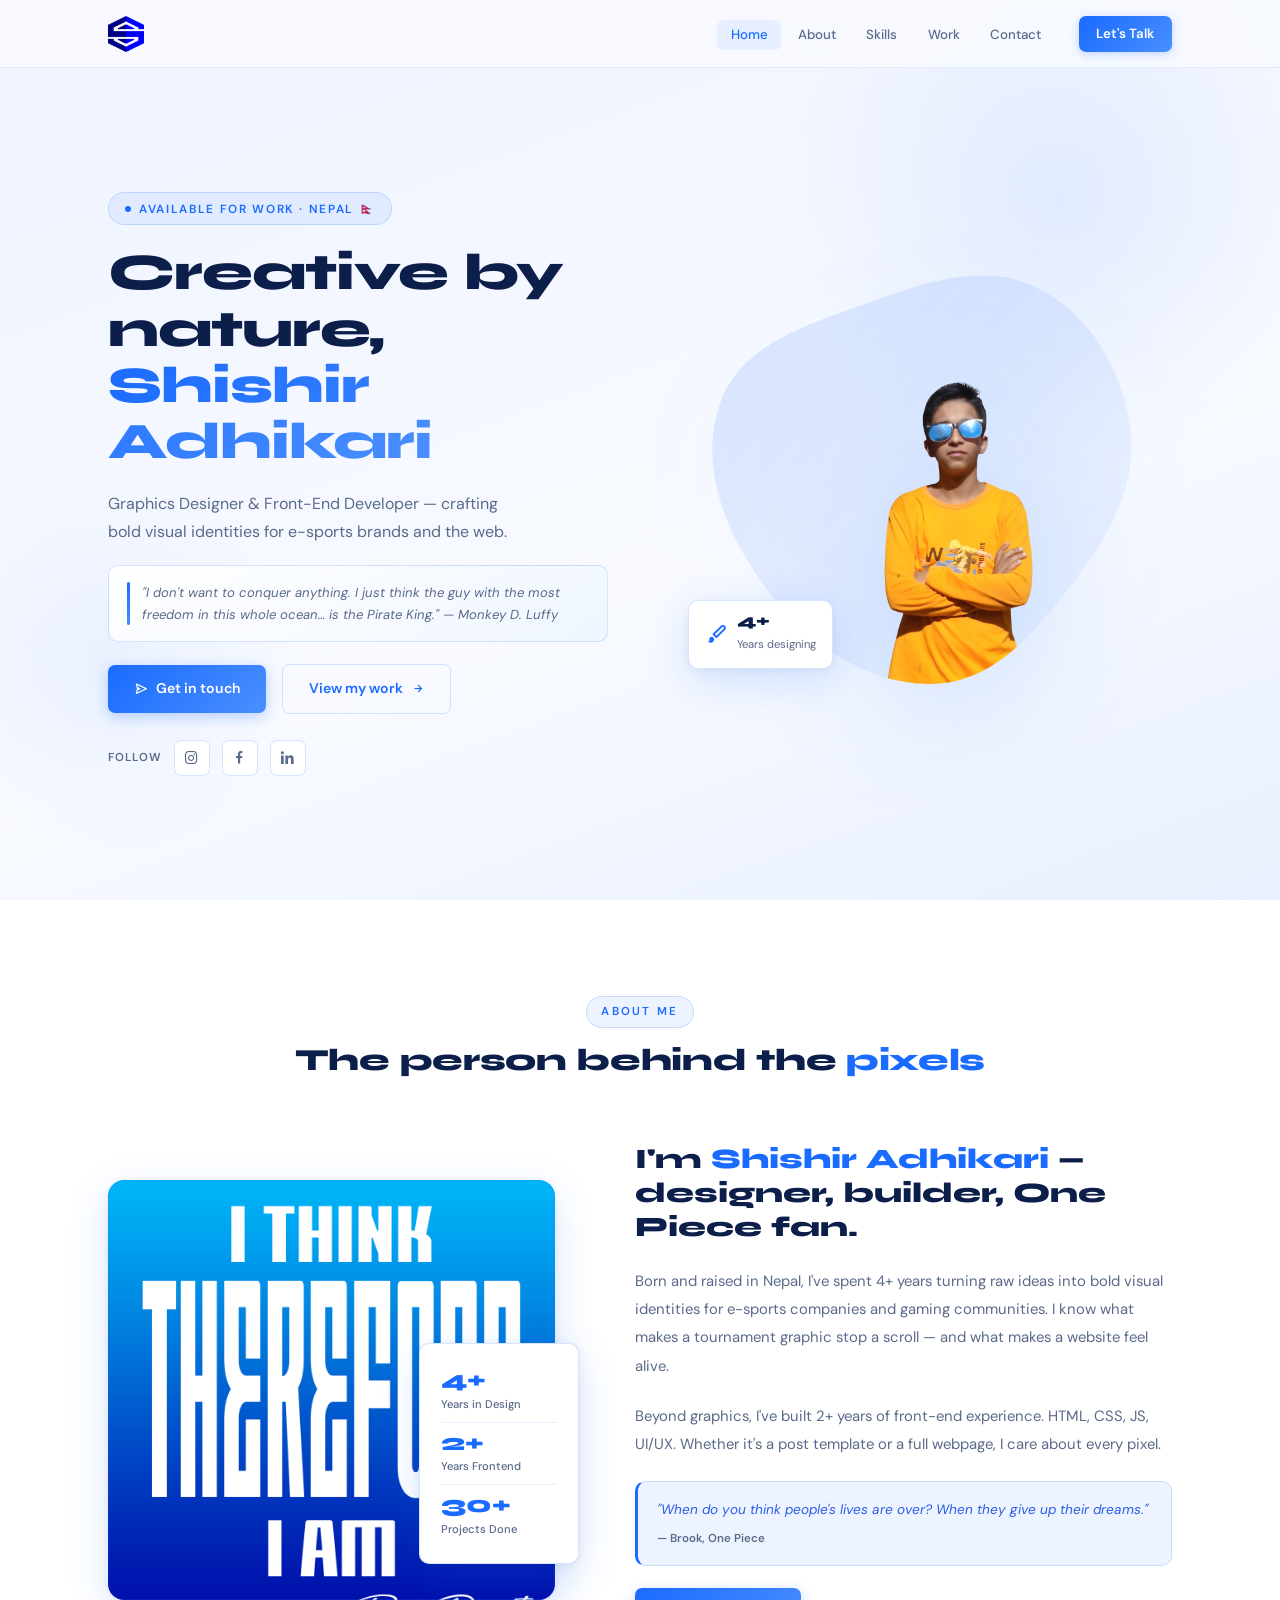
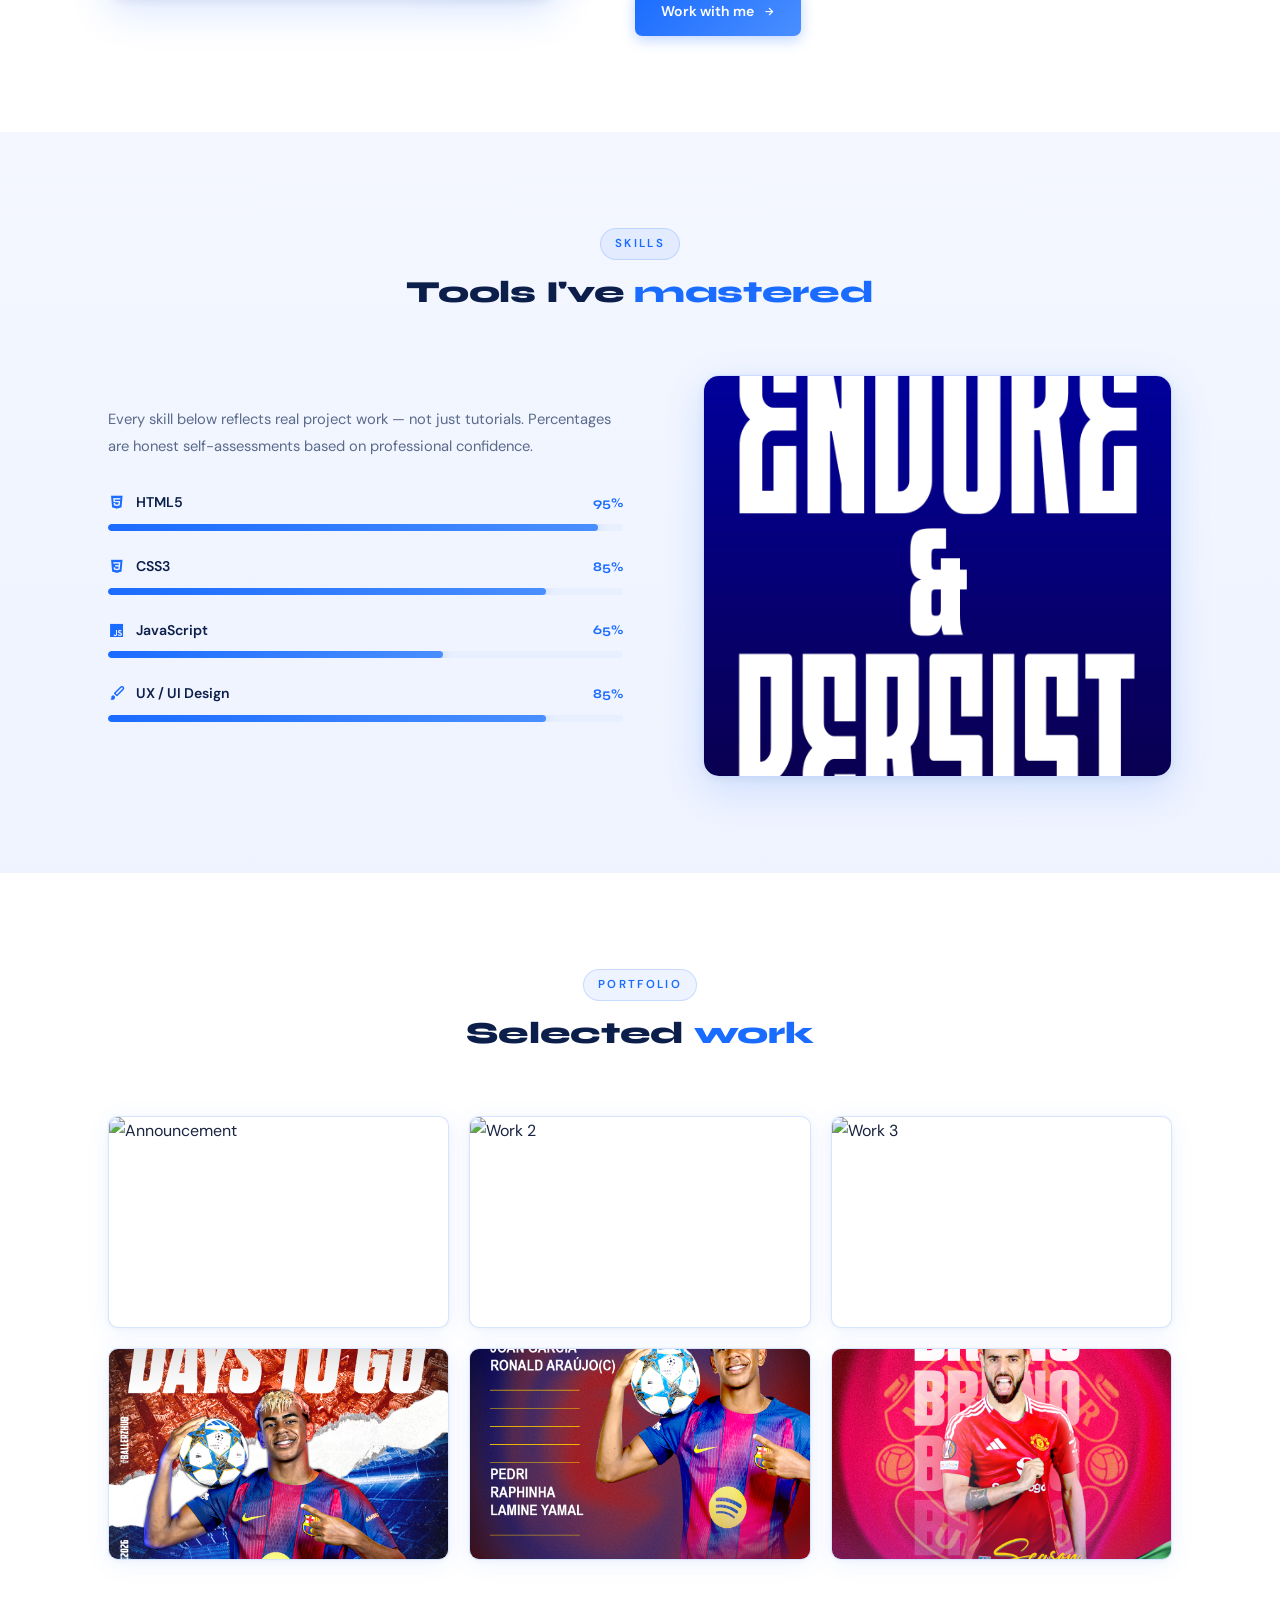
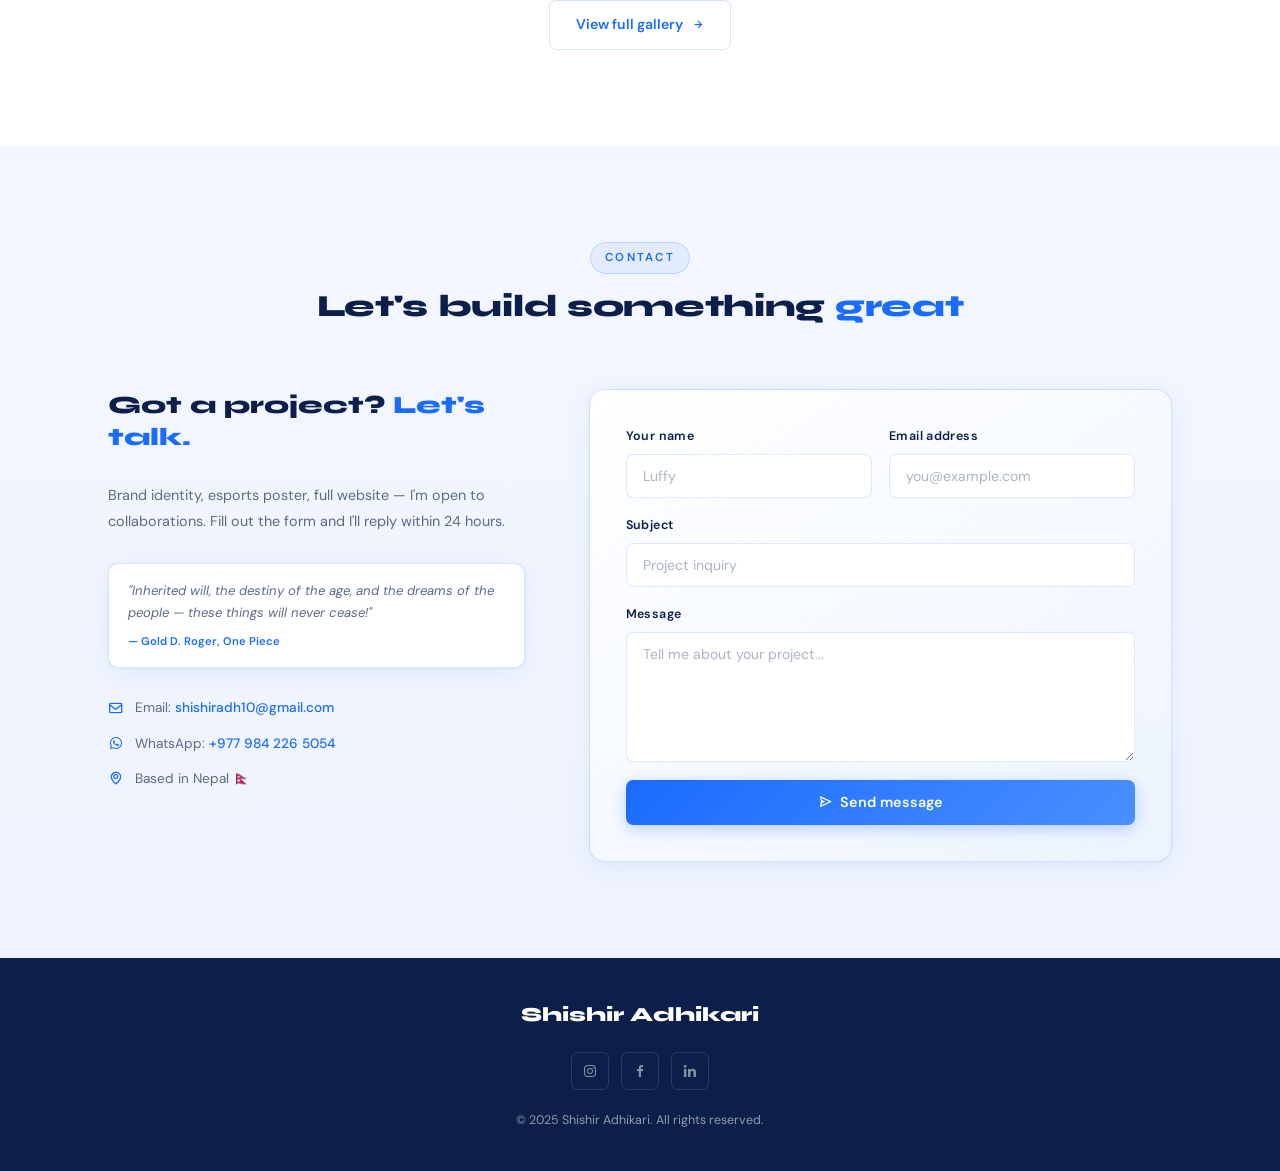
==== commit 538bcb8c: "Update gallery link to new_more.html" ====
--- a/index.html
+++ b/index.html
@@ -229,7 +229,7 @@
   <nav class="nav wrap">
     <a href="#home" class="nav-logo">
       <img src="img/logo.png" alt="Logo"/>
-      <span class="nav-logo-name">Shishir</span>
+      
     </a>
     <div class="nav-menu" id="nav-menu">
       <ul class="nav-links">
@@ -401,7 +401,7 @@
       <a href="img/pos.png"          class="work-card"><img src="img/pos.png"          alt="Poster"/><div class="work-overlay"><div class="work-icon"><i class="bx bx-expand-alt"></i></div></div></a>
     </div>
     <div class="work-cta">
-      <a href="more.html" class="btn btn-outline">View full gallery <i class="bx bx-right-arrow-alt"></i></a>
+      <a href="new_more.html" class="btn btn-outline">View full gallery <i class="bx bx-right-arrow-alt"></i></a>
     </div>
   </div>
 </section>
